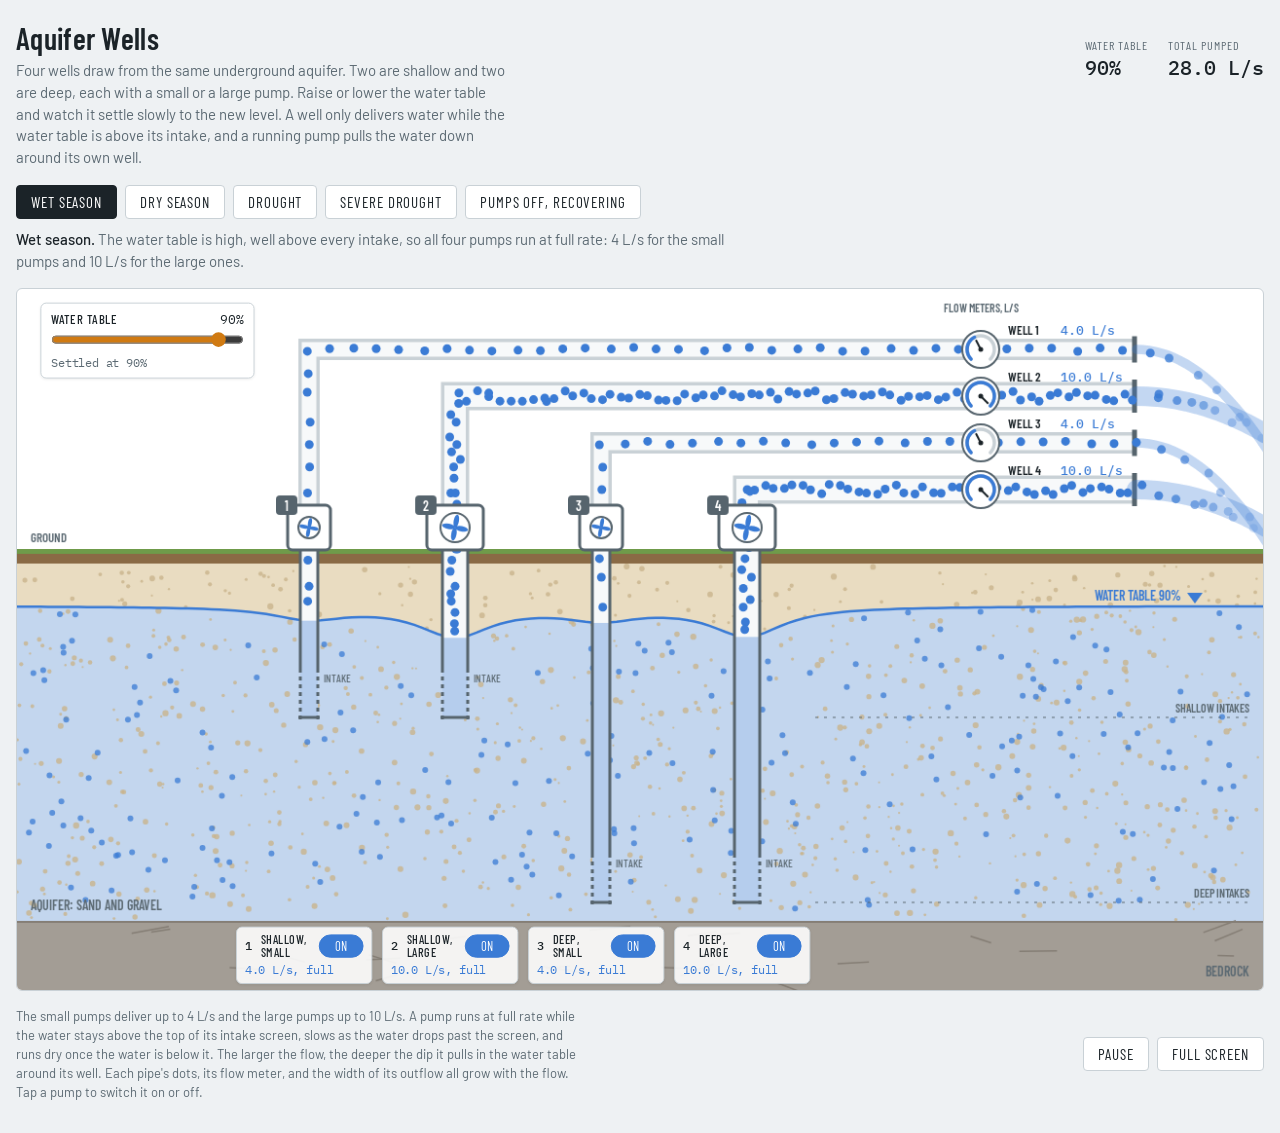
==== animations/aquifer-wells/index.html @ 58ee0c48 "Add Aquifer Wells animation Four wells (shallow/deep, small/large pumps) draw from one aquifer. Wate" ====
<!doctype html>
<html lang="en">
<head>
<meta charset="utf-8">
<meta name="viewport" content="width=device-width, initial-scale=1, viewport-fit=cover">
<title>Aquifer Wells</title>
<meta name="description" content="Four wells, shallow and deep, with small and large pumps, draw from one aquifer. Raise or lower the water table and see which wells keep flowing and which run dry.">
<meta name="apple-mobile-web-app-capable" content="yes">
<meta name="mobile-web-app-capable" content="yes">
<meta name="apple-mobile-web-app-status-bar-style" content="black-translucent">
<meta name="apple-mobile-web-app-title" content="Aquifer Wells">
<meta name="theme-color" content="#eef1f3">
<link rel="apple-touch-icon" href="apple-touch-icon.png">
<link rel="icon" href="icon-512.png">
<link rel="manifest" href="manifest.webmanifest">
<style>:root{padding-top:env(safe-area-inset-top,0px);padding-bottom:env(safe-area-inset-bottom,0px)} body{margin:0;font:14px system-ui,sans-serif} [hidden]{display:none!important} img{max-width:100%}</style>
</head>
<body>
<link rel="stylesheet" href="https://fonts.googleapis.com/css2?family=Barlow+Condensed:wght@500;600&family=Barlow:wght@400;500&family=IBM+Plex+Mono:wght@400;500&display=swap">
<style>
/* Shared look and behavior for every analogimation: palette, fonts, page layout, control chips over
   a 16:9 diagram, full-screen show mode, and phone rules (scenario menu, "turn sideways" hint). */
:root {
  --bg: #eef1f3;
  --panel: #ffffff;
  --fg: #1b2328;
  --muted: #5c6a73;
  --line: #c9d1d6;
  --steel: #8d9aa3;
  --steel-dark: #56646d;
  --vessel: #f7f9fa;
  --accent: #d07a12;
  --red: #d8423a;
  --blue: #2f6fd6;
  --green: #22975a;
  --closed: #9aa5ac;
  --font-display: "Barlow Condensed", "Arial Narrow", sans-serif;
  --font-body: "Barlow", "Helvetica Neue", Arial, sans-serif;
  --font-mono: "IBM Plex Mono", ui-monospace, Menlo, monospace;
}
@media (prefers-color-scheme: dark) {
  :root:not([data-theme="light"]) {
    --bg: #11161a; --panel: #192026; --fg: #e3e8eb; --muted: #93a1aa; --line: #2c363d;
    --steel: #5d6b74; --steel-dark: #8796a0; --vessel: #0d1216; --accent: #f0a040;
    --red: #f0605a; --blue: #5b93f0; --green: #3cc47e; --closed: #4a555c;
    color-scheme: dark;
  }
}
:root[data-theme="dark"] {
  --bg: #11161a; --panel: #192026; --fg: #e3e8eb; --muted: #93a1aa; --line: #2c363d;
  --steel: #5d6b74; --steel-dark: #8796a0; --vessel: #0d1216; --accent: #f0a040;
  --red: #f0605a; --blue: #5b93f0; --green: #3cc47e; --closed: #4a555c;
  color-scheme: dark;
}
* { box-sizing: border-box; }
body {
  background: var(--bg); color: var(--fg); font-family: var(--font-body); font-size: 15px;
  padding-left: max(16px, env(safe-area-inset-left, 0px));
  padding-right: max(16px, env(safe-area-inset-right, 0px));
  padding-block: 20px 32px;
}
.wrap { max-width: 1280px; margin: 0 auto; display: grid; gap: 16px; }
header { display: flex; flex-wrap: wrap; align-items: baseline; justify-content: space-between; gap: 8px 24px; }
h1 { font-family: var(--font-display); font-weight: 600; font-size: 30px; letter-spacing: 0.01em; margin: 0; text-wrap: balance; }
.sub { color: var(--muted); margin: 4px 0 0; max-width: 62ch; line-height: 1.45; }
.readout { display: flex; gap: 20px; font-family: var(--font-mono); font-variant-numeric: tabular-nums; }
.readout div { display: grid; gap: 2px; }
.readout span { font-family: var(--font-display); font-size: 12px; letter-spacing: 0.08em; text-transform: uppercase; color: var(--muted); }
.readout b { font-weight: 500; font-size: 20px; }
.stage { background: var(--panel); border: 1px solid var(--line); border-radius: 6px; overflow: hidden; }
canvas { display: block; width: 100%; height: auto; aspect-ratio: 16 / 9; max-width: 100%; }
.controls { display: grid; grid-template-columns: repeat(auto-fit, minmax(210px, 1fr)); gap: 12px; }
.ctl { background: var(--panel); border: 1px solid var(--line); border-radius: 6px; padding: 12px 14px; display: grid; gap: 8px; min-width: 0; }
.ctl-head { display: flex; justify-content: space-between; align-items: baseline; gap: 8px; }
.ctl label { font-family: var(--font-display); font-weight: 500; font-size: 15px; letter-spacing: 0.06em; text-transform: uppercase; display: flex; align-items: center; gap: 8px; }
.dot { width: 10px; height: 10px; border-radius: 50%; display: inline-block; }
.val { font-family: var(--font-mono); font-variant-numeric: tabular-nums; font-size: 14px; }
.state { font-family: var(--font-mono); font-size: 12px; color: var(--muted); }
.state.open { color: var(--green); }
input[type=range] { width: 100%; accent-color: var(--accent); }
.bar { display: flex; flex-wrap: wrap; gap: 8px; align-items: center; justify-content: space-between; }
.btns { display: flex; gap: 8px; }
button {
  font-family: var(--font-display); font-size: 15px; letter-spacing: 0.06em; text-transform: uppercase;
  background: var(--panel); color: var(--fg); border: 1px solid var(--line); border-radius: 4px;
  padding: 7px 14px; cursor: pointer;
}
button:hover { border-color: var(--steel-dark); }
button:focus-visible, input:focus-visible { outline: 2px solid var(--accent); outline-offset: 2px; }
.presets { display: grid; gap: 10px; }
.preset-btns { display: flex; flex-wrap: wrap; gap: 8px; }
.preset-btns button[aria-pressed="true"] { background: var(--fg); color: var(--panel); border-color: var(--fg); }
.preset-note { margin: 0; color: var(--muted); line-height: 1.45; max-width: 90ch; min-height: 1.45em; }
.preset-note b { color: var(--fg); font-weight: 500; }
.stage { position: relative; }
.hud { position: absolute; left: 0; top: 0; width: 1280px; height: 720px; transform-origin: 0 0; pointer-events: none; }
.chip {
  position: absolute; width: 210px; pointer-events: auto; display: grid; gap: 4px;
  background: color-mix(in srgb, var(--panel) 88%, transparent); border: 1px solid var(--line); border-radius: 6px;
  padding: 8px 10px; box-shadow: 0 1px 3px rgb(0 0 0 / 0.08);
}
.chip-row { display: flex; justify-content: space-between; align-items: baseline; gap: 8px; }
.chip label { font-family: var(--font-display); font-weight: 500; font-size: 13px; letter-spacing: 0.05em; text-transform: uppercase; display: flex; align-items: center; gap: 6px; }
.chip .val { font-size: 13px; }
.chip input[type=range] { margin: 0 0 4px; }
/* Narrow screens: the diagram is too small to hold usable sliders, so they drop below it */
.stage.stacked .hud { position: static; width: auto; height: auto; transform: none; display: grid; grid-template-columns: repeat(auto-fit, minmax(200px, 1fr)); gap: 10px; padding: 12px; border-top: 1px solid var(--line); }
.stage.stacked .chip { position: static; width: auto !important; box-shadow: none; }
.show { display: grid; gap: 16px; }
/* Full-screen show mode: presets, diagram and buttons fill the screen; the diagram keeps its
   16:9 layout and is only scaled to the largest size that fits. */
.show.is-show {
  position: fixed; inset: 0; z-index: 50; overflow: auto;
  background: var(--bg); align-content: center; gap: 12px;
  padding-block: max(12px, env(safe-area-inset-top, 0px)) max(12px, env(safe-area-inset-bottom, 0px));
  padding-left: max(16px, env(safe-area-inset-left, 0px)); padding-right: max(16px, env(safe-area-inset-right, 0px));
}
.show.is-show .stage { width: min(100%, calc((100dvh - 190px) * 16 / 9)); justify-self: center; }
.show.is-show .presets, .show.is-show .bar { width: min(100%, calc((100dvh - 190px) * 16 / 9)); justify-self: center; }
.show.is-show .note { display: none; }
.show.is-show .bar { justify-content: flex-end; }
.chip { transform: scale(var(--boost, 1)); transform-origin: top left; }
.mix-chip { transform: none; }  /* display only, already large enough */
.preset-menu, .rotate-hint { display: none; }
.preset-menu { align-items: center; gap: 8px; }
.preset-menu label { font-family: var(--font-display); font-size: 14px; letter-spacing: 0.06em; text-transform: uppercase; color: var(--muted); }
.preset-menu select {
  font: 500 15px var(--font-body); color: var(--fg); background: var(--panel);
  border: 1px solid var(--line); border-radius: 4px; padding: 6px 8px; min-width: 0; max-width: 100%;
}
.rotate-hint { margin: 0; padding: 10px 12px; border: 1px dashed var(--steel); border-radius: 6px; color: var(--fg); background: var(--panel); line-height: 1.4; }

/* Phones (set from script by screen size) */
.phone .preset-btns { display: none; }
.phone .preset-menu { display: flex; }
.phone.portrait .rotate-hint { display: block; }
.phone.portrait .hud { display: none; }

/* Phone full screen: the diagram fills the sideways screen, with a slim column of controls beside it */
.phone .show.is-show {
  grid-template-columns: auto auto; grid-template-areas: "stage presets" "stage bar";
  align-content: center; justify-content: center; align-items: center; column-gap: 12px; row-gap: 12px;
}
.phone .show.is-show .stage { grid-area: stage; width: min(calc(100vw - 190px), calc((100dvh - 24px) * 16 / 9)); }
.phone .show.is-show .presets { grid-area: presets; width: 140px; align-self: end; }
.phone .show.is-show .bar { grid-area: bar; width: 140px; align-self: start; }
.phone .show.is-show .preset-menu { flex-direction: column; align-items: stretch; }
.phone .show.is-show .preset-menu select { width: 100%; }
.phone .show.is-show .preset-note, .phone .show.is-show .rotate-hint { display: none; }
.phone .show.is-show .btns { flex-direction: column; width: 100%; }
.phone.portrait .show.is-show { grid-template-columns: 1fr; grid-template-areas: "presets" "stage" "bar"; }
.phone.portrait .show.is-show .rotate-hint { display: block; }
.phone.portrait .show.is-show .stage, .phone.portrait .show.is-show .presets, .phone.portrait .show.is-show .bar { width: 100%; }
.note { color: var(--muted); font-size: 13px; max-width: 80ch; line-height: 1.45; }
</style>
<style>
/* Aquifer wells only: ground colors, pump switches */
:root {
  --sand: #e9dcc1; --grain: #c9b48c; --soil: #8a6a45; --grass: #6f9b4a;
  --rock: #a39d95; --rock-line: #857e75; --water: #3a7bd5; --sat: #c3d6ee;
}
@media (prefers-color-scheme: dark) {
  :root:not([data-theme="light"]) {
    --sand: #3a3226; --grain: #5a4c37; --soil: #5c4630; --grass: #4f7536; --rock: #3b3835; --rock-line: #57524c; --water: #5b93f0; --sat: #1f3047;
  }
}
:root[data-theme="dark"] {
  --sand: #3a3226; --grain: #5a4c37; --soil: #5c4630; --grass: #4f7536; --rock: #3b3835; --rock-line: #57524c; --water: #5b93f0; --sat: #1f3047;
}
.chip .lbl { font-family: var(--font-display); font-weight: 500; font-size: 13px; letter-spacing: 0.05em; text-transform: uppercase; display: flex; align-items: center; gap: 6px; }
.chip .sub-val { font-family: var(--font-mono); font-size: 12px; color: var(--muted); font-variant-numeric: tabular-nums; }
/* Pump chips: name, on/off switch, live status. They sit in the bedrock band under their wells. */
.pump-chip { width: 140px; padding: 6px 8px; gap: 3px; transform: scale(min(var(--boost, 1), 1.07)); transform-origin: bottom left; }
.pump-chip .chip-row { align-items: center; }
.pump-chip .lbl { font-size: 12.5px; line-height: 1.1; min-width: 0; }
.pump-chip .num { font-family: var(--font-mono); font-weight: 500; margin-right: 2px; }
.switch {
  font-size: 13px; padding: 3px 0; width: 46px; border-radius: 999px; flex: none;
  background: var(--panel); color: var(--muted); border-color: var(--line);
}
.switch[aria-pressed="true"] { background: var(--water); color: #fff; border-color: var(--water); }
.pump-status { overflow: hidden; text-overflow: ellipsis; white-space: nowrap; font-family: var(--font-mono); font-size: 12px; color: var(--muted); font-variant-numeric: tabular-nums; }
.pump-status.on { color: var(--water); }
.pump-status.dry { color: var(--accent); }
.stage.stacked .hud { grid-template-columns: repeat(auto-fit, minmax(150px, 1fr)); }
.stage.stacked .level-chip { grid-column: 1 / -1; }
</style>

<div class="wrap">
  <header>
    <div>
      <h1>Aquifer Wells</h1>
      <p class="sub">Four wells draw from the same underground aquifer. Two are shallow and two are deep, each with a small or a large pump. Raise or lower the water table and watch it settle slowly to the new level. A well only delivers water while the water table is above its intake, and a running pump pulls the water down around its own well.</p>
    </div>
    <div class="readout" aria-live="off">
      <div><span>Water table</span><b id="rLevel">0%</b></div>
      <div><span>Total pumped</span><b id="rTotal">0.0 L/s</b></div>
    </div>
  </header>

  <div class="show" id="show">
  <div class="presets">
    <div class="preset-btns" role="group" aria-label="Scenarios">
      <button type="button" data-preset="wet">Wet season</button>
      <button type="button" data-preset="dry">Dry season</button>
      <button type="button" data-preset="drought">Drought</button>
      <button type="button" data-preset="severe">Severe drought</button>
      <button type="button" data-preset="recover">Pumps off, recovering</button>
    </div>
    <div class="preset-menu">
      <label for="presetSelect">Scenario</label>
      <select id="presetSelect">
        <option value="wet">Wet season</option>
        <option value="dry">Dry season</option>
        <option value="drought">Drought</option>
        <option value="severe">Severe drought</option>
        <option value="recover">Pumps off, recovering</option>
        <option value="custom" disabled>Custom settings</option>
      </select>
    </div>
    <p class="preset-note" id="presetNote"></p>
  </div>
  <p class="rotate-hint">Turn your phone sideways to see the full diagram and use its controls.</p>

  <div class="stage" id="stage"><canvas id="cv" width="1280" height="720" aria-label="Cross-section of the ground. A sand and gravel aquifer holds water up to the water table. Four wells go down into it: two shallow and two deep, with small and large pumps. Each pump sends its water through a pipe that runs to the right and pours out at the right edge."></canvas>
    <!-- Controls laid over the diagram, positioned in diagram coordinates (1280 x 720) -->
    <div class="hud" id="hud">
      <div class="chip level-chip" style="left: 24px; top: 14px; width: 220px;">
        <div class="chip-row"><label for="level">Water table</label><span class="val" id="vLevel"></span></div>
        <input id="level" type="range" min="0" max="100" step="1" value="90">
        <span class="sub-val" id="vLevelNow"></span>
      </div>
      <!-- pump chips sit in the bedrock band, under their wells (left = well x - 70) -->
      <div class="chip pump-chip" style="left: 225px; bottom: 6px;">
        <div class="chip-row"><span class="lbl"><span class="num">1</span>Shallow, small</span><button type="button" class="switch" id="sw0" aria-pressed="true" aria-label="Pump 1, shallow small">On</button></div>
        <span class="pump-status" id="st0"></span>
      </div>
      <div class="chip pump-chip" style="left: 375px; bottom: 6px;">
        <div class="chip-row"><span class="lbl"><span class="num">2</span>Shallow, large</span><button type="button" class="switch" id="sw1" aria-pressed="true" aria-label="Pump 2, shallow large">On</button></div>
        <span class="pump-status" id="st1"></span>
      </div>
      <div class="chip pump-chip" style="left: 525px; bottom: 6px;">
        <div class="chip-row"><span class="lbl"><span class="num">3</span>Deep, small</span><button type="button" class="switch" id="sw2" aria-pressed="true" aria-label="Pump 3, deep small">On</button></div>
        <span class="pump-status" id="st2"></span>
      </div>
      <div class="chip pump-chip" style="left: 675px; bottom: 6px;">
        <div class="chip-row"><span class="lbl"><span class="num">4</span>Deep, large</span><button type="button" class="switch" id="sw3" aria-pressed="true" aria-label="Pump 4, deep large">On</button></div>
        <span class="pump-status" id="st3"></span>
      </div>
    </div>
  </div>

  <div class="bar">
    <span class="note">The small pumps deliver up to 4 L/s and the large pumps up to 10 L/s. A pump runs at full rate while the water stays above the top of its intake screen, slows as the water drops past the screen, and runs dry once the water is below it. The larger the flow, the deeper the dip it pulls in the water table around its well. Each pipe's dots, its flow meter, and the width of its outflow all grow with the flow. Tap a pump to switch it on or off.</span>
    <div class="btns"><button id="pause" type="button">Pause</button><button id="full" type="button">Full screen</button></div>
  </div>
  </div>
</div>

<script>
// Shared behavior for every analogimation. Each page includes this, then calls the pieces it needs:
//   Analog.watchColors(keys, colors)  - copy CSS color tokens into `colors`, and keep them current in dark mode
//   Analog.drawDial(ctx, colors, ...) - round pressure-style gauge drawn on a canvas
//   Analog.showMode({ show, button }) - "Full screen" button, iPad/home-screen launch straight into full screen
//   Analog.fitDiagram({ canvas, stage, hud, width }) - scale controls with a 16:9 diagram, phone rules
// Page structure these expect: see animations/pressure-vessel/src/index.html (.show > .presets, .stage > canvas + .hud, .bar).
window.Analog = (() => {
  function watchColors(keys, colors) {
    const read = () => {
      const s = getComputedStyle(document.documentElement);
      for (const k of keys) colors[k] = s.getPropertyValue('--' + k).trim();
    };
    read();
    matchMedia('(prefers-color-scheme: dark)').addEventListener('change', read);
    new MutationObserver(read).observe(document.documentElement, { attributes: true, attributeFilter: ['data-theme'] });
    return colors;
  }

  // Dial: 270 degree sweep from 0 to opts.max (default 10). opts.numbers labels the ticks; opts.marks puts dots on the rim.
  const A0 = 0.75 * Math.PI, SWEEP = 1.5 * Math.PI;
  function drawDial(ctx, colors, cx, cy, r, value, color, opts = {}) {
    const MAX = opts.max || 10;
    const ang = v => A0 + SWEEP * Math.max(0, Math.min(MAX, v)) / MAX;
    ctx.fillStyle = colors.panel;
    ctx.strokeStyle = colors.line; ctx.lineWidth = 2;
    ctx.beginPath(); ctx.arc(cx, cy, r, 0, Math.PI * 2); ctx.fill(); ctx.stroke();
    const tr = r - 7;
    ctx.lineCap = 'round';
    ctx.strokeStyle = colors.line; ctx.lineWidth = r > 40 ? 6 : 4;
    ctx.beginPath(); ctx.arc(cx, cy, tr, A0, A0 + SWEEP); ctx.stroke();
    ctx.strokeStyle = color;
    ctx.beginPath(); ctx.arc(cx, cy, tr, A0, ang(value)); ctx.stroke();
    ctx.lineCap = 'butt';
    ctx.strokeStyle = colors.muted; ctx.lineWidth = 1.2;
    ctx.fillStyle = colors.muted; ctx.font = '500 10px "IBM Plex Mono", monospace'; ctx.textAlign = 'center'; ctx.textBaseline = 'middle';
    for (let t = 0; t <= MAX; t += MAX / 5) {
      const a = ang(t), c = Math.cos(a), s = Math.sin(a);
      ctx.beginPath(); ctx.moveTo(cx + c * (tr - 6), cy + s * (tr - 6)); ctx.lineTo(cx + c * (tr - 11), cy + s * (tr - 11)); ctx.stroke();
      if (opts.numbers) ctx.fillText(t, cx + c * (tr - 20), cy + s * (tr - 20));
    }
    for (const m of opts.marks || []) {
      const a = ang(m.v);
      ctx.fillStyle = m.color;
      ctx.beginPath(); ctx.arc(cx + Math.cos(a) * (r + 5), cy + Math.sin(a) * (r + 5), m.size || 4, 0, Math.PI * 2); ctx.fill();
    }
    const a = ang(value);
    ctx.strokeStyle = colors.fg; ctx.lineWidth = r > 40 ? 3 : 2;
    ctx.beginPath(); ctx.moveTo(cx, cy); ctx.lineTo(cx + Math.cos(a) * (tr - 4), cy + Math.sin(a) * (tr - 4)); ctx.stroke();
    ctx.fillStyle = colors.fg; ctx.beginPath(); ctx.arc(cx, cy, r > 40 ? 5 : 3, 0, Math.PI * 2); ctx.fill();
    ctx.fillStyle = colors.fg; ctx.font = (r > 40 ? '500 17px' : '500 12px') + ' "IBM Plex Mono", monospace';
    ctx.fillText(value.toFixed(r > 40 ? 2 : 1), cx, cy + r * (r > 40 ? 0.72 : 0.5));
    ctx.textBaseline = 'alphabetic';
  }

  // Full screen: real Fullscreen API where the browser allows it, otherwise a fixed overlay that fills the window
  function showMode({ show, button }) {
    const fsEl = () => document.fullscreenElement || document.webkitFullscreenElement;
    function setShow(on) {
      show.classList.toggle('is-show', on);
      button.textContent = on ? 'Exit full screen' : 'Full screen';
      document.documentElement.style.overflow = on ? 'hidden' : '';
    }
    button.addEventListener('click', async () => {
      if (fsEl()) { (document.exitFullscreen || document.webkitExitFullscreen).call(document); return; }
      if (show.classList.contains('is-show')) { setShow(false); return; }
      setShow(true);
      const req = show.requestFullscreen || show.webkitRequestFullscreen;
      if (req) { try { await req.call(show); } catch (e) { /* stays in window-filling mode */ } }
    });
    const onFs = () => { if (!fsEl()) setShow(false); };
    document.addEventListener('fullscreenchange', onFs);
    document.addEventListener('webkitfullscreenchange', onFs);
    document.addEventListener('keydown', e => { if (e.key === 'Escape' && show.classList.contains('is-show') && !fsEl()) setShow(false); });
    // Opened from the iPad home screen: start straight in full-screen show mode
    if (navigator.standalone || matchMedia('(display-mode: standalone)').matches) setShow(true);
    return setShow;
  }

  // Scale the control overlay with the diagram; stack it below on narrow screens.
  // Phones (shorter screen side under 600px; iPads are 744px or more) get class "phone", plus "portrait" when upright.
  function fitDiagram({ canvas, stage, hud, width }) {
    const root = document.documentElement;
    function setDevice() {
      const phone = Math.min(innerWidth, innerHeight) < 600;
      root.classList.toggle('phone', phone);
      root.classList.toggle('portrait', phone && innerHeight > innerWidth);
    }
    function fit() {
      setDevice();
      const k = canvas.clientWidth / width;
      const phone = root.classList.contains('phone');
      // On phones the controls stay on the diagram and are enlarged a little so they stay usable
      const stacked = !phone && k < 0.62;
      stage.classList.toggle('stacked', stacked);
      hud.style.transform = stacked ? '' : `scale(${k})`;
      hud.style.setProperty('--boost', phone && !stacked ? Math.min(1.35, Math.max(1, 0.62 / k)).toFixed(3) : 1);
    }
    new ResizeObserver(fit).observe(canvas);
    window.addEventListener('resize', fit);
    fit();
    return fit;
  }

  return { watchColors, drawDial, showMode, fitDiagram };
})();
</script>
<script>
(() => {
  const cv = document.getElementById('cv');
  const ctx = cv.getContext('2d');
  const W = 1280, H = 720;

  // Ground layout (16:9 landscape, diagram coordinates)
  const GROUND = 270;            // ground surface
  const ROCK = 650;              // top of the bedrock under the aquifer
  const TOP_WT = 290, BOT_WT = 645;   // water table at 100% and 0%
  const levelY = pct => BOT_WT - (BOT_WT - TOP_WT) * pct / 100;
  const pctAt = y => 100 * (BOT_WT - y) / (BOT_WT - TOP_WT);
  const TAU = 4;                 // seconds for the water table to cover ~63% of a change
  const SCREEN = 50;             // intake screen length
  const DRAW = 3;                // drawdown at the well, px per L/s
  const CONE = 46;               // width of the drawdown dip
  const DOTS_PER_LS = 2.4;       // dots per second in a pipe, per L/s
  const SPEED = 230;             // dot speed through the pipes, px/s
  const R = 4.5;                 // water dot radius
  const PIPE_END = 1150;         // outlet pipes end here and pour out to the right
  const METER_X = 990;           // inline flow meters

  // The four wells. bottom = bottom of the intake screen.
  const wells = [
    { x: 300, deep: false, cap: 4,  row: 62,  name: 'Shallow, small' },
    { x: 450, deep: false, cap: 10, row: 110, name: 'Shallow, large' },
    { x: 600, deep: true,  cap: 4,  row: 158, name: 'Deep, small' },
    { x: 750, deep: true,  cap: 10, row: 206, name: 'Deep, large' },
  ];
  const PUMP_TOP = 222;
  for (const w of wells) {
    w.bottom = w.deep ? 630 : 440;
    w.top = w.bottom - SCREEN;
    w.large = w.cap > 5;
    w.casing = w.large ? 26 : 18;     // casing width
    w.pipe = w.large ? 22 : 15;       // discharge pipe bore
    w.housing = w.large ? 58 : 44;
    w.on = true; w.flow = 0; w.acc = 0; w.dots = []; w.local = TOP_WT; w.spin = 0;
    // Path water takes: up the casing from the screen, through the pump, up the riser, along the row
    w.pts = [[w.x, w.bottom - 12], [w.x, w.row], [PIPE_END, w.row]];
    w.segs = []; let L = 0;
    for (let k = 1; k < w.pts.length; k++) {
      const [x0, y0] = w.pts[k - 1], [x1, y1] = w.pts[k];
      const len = Math.hypot(x1 - x0, y1 - y0);
      w.segs.push({ x0, y0, dx: (x1 - x0) / len, dy: (y1 - y0) / len, s0: L, len });
      L += len;
    }
    w.len = L;
  }
  function posAt(w, s, off = 0) {
    let g = w.segs[w.segs.length - 1];
    for (const sg of w.segs) if (s <= sg.s0 + sg.len) { g = sg; break; }
    const t = s - g.s0;
    return { x: g.x0 + g.dx * t - g.dy * off, y: g.y0 + g.dy * t + g.dx * off };
  }

  const levelEl = document.getElementById('level');
  let table = levelY(Number(levelEl.value));   // actual water table, eases toward the slider
  let jets = [];                               // water leaving the pipe ends
  let seep = [];                               // dots drifting through the aquifer
  let rain = [];                               // recharge drops while the table rises
  let paused = false;
  let colors = {};

  Analog.watchColors(['steel','steel-dark','vessel','line','fg','muted','closed','accent','panel','sand','grain','soil','grass','rock','rock-line','water','sat'], colors);

  function resize() {
    const dpr = Math.min(window.devicePixelRatio || 1, 2);
    cv.width = W * dpr; cv.height = H * dpr;
    ctx.setTransform(dpr, 0, 0, dpr, 0, 0);
  }
  resize();
  window.addEventListener('resize', resize);

  // Fixed sand grains (seeded so they don't shimmer between reloads)
  let seed = 7;
  const rnd = () => (seed = (seed * 16807) % 2147483647) / 2147483647;
  const grains = Array.from({ length: 900 }, () => ({ x: rnd() * W, y: GROUND + 14 + rnd() * (ROCK - GROUND - 16), r: 1 + rnd() * 2.2 }));
  const cracks = Array.from({ length: 22 }, () => ({ x: rnd() * W, y: ROCK + 8 + rnd() * 56, l: 14 + rnd() * 30, a: (rnd() - 0.5) * 0.8 }));

  // Water table height at x, including each running pump's drawdown dip
  function wtAt(x) {
    let y = table;
    for (const w of wells) if (w.flow > 0) y += DRAW * w.flow / (1 + ((x - w.x) / CONE) ** 2);
    return Math.min(y, ROCK - 2);
  }

  function spawnSeep(anywhere) {
    // new water enters from the far sides of the aquifer
    const x = anywhere ? Math.random() * W : (Math.random() < 0.5 ? Math.random() * 120 : W - Math.random() * 300);
    return { x, y: TOP_WT + Math.random() * (ROCK - TOP_WT - 8), vx: 0, vy: 0 };
  }
  for (let k = 0; k < 260; k++) seep.push(spawnSeep(true));

  function step(dt) {
    // Water table eases toward the slider setting
    const target = levelY(Number(levelEl.value));
    const prev = table;
    table += (target - table) * (1 - Math.exp(-dt / TAU));
    if (Math.abs(target - table) < 0.05) table = target;
    const rising = table < prev - 0.01;

    // Each pump: flow from how far the water near the well sits above the screen.
    // Own dip solved directly: f = cap*(bottom - T)/(SCREEN + cap*DRAW), clamped; neighbors' dips from last frame.
    for (const w of wells) {
      let others = 0;
      for (const o of wells) if (o !== w && o.flow > 0) others += DRAW * o.flow / (1 + ((w.x - o.x) / CONE) ** 2);
      const T = table + others;
      let f = w.on ? w.cap * (w.bottom - T) / (SCREEN + w.cap * DRAW) : 0;
      f = Math.max(0, Math.min(w.cap, f));
      w.flow += (f - w.flow) * (1 - Math.exp(-dt / 0.5));
      if (w.flow < 0.02 && f === 0) w.flow = 0;
      w.local = T + DRAW * w.flow;
      w.dry = w.on && f < 0.05;
      w.spin += dt * (w.on ? (w.dry ? 30 : 14) : 0);

      // dots through the pipe, rate set by the flow, constant speed, so spacing shows the flow
      w.acc += w.flow * DOTS_PER_LS * dt;
      while (w.acc >= 1) { w.acc -= 1; w.dots.push({ s: 0, off: (Math.random() - 0.5) * (w.pipe - 2 * R - 2) }); }
      for (let k = w.dots.length - 1; k >= 0; k--) {
        const d = w.dots[k];
        d.s += SPEED * dt;
        if (d.s >= w.len) {
          w.dots.splice(k, 1);
          // pour out: faster and flatter for bigger flows, a dribble for small ones
          const sp = 110 + 22 * w.flow + Math.random() * 30;
          jets.push({ x: PIPE_END, y: w.row + d.off, vx: sp, vy: (Math.random() - 0.3) * 20, w });
        }
      }
    }

    for (let k = jets.length - 1; k >= 0; k--) {
      const j = jets[k];
      j.vy += 520 * dt; j.x += j.vx * dt; j.y += j.vy * dt;
      if (j.x > W + 10 || j.y > GROUND) jets.splice(k, 1);
    }

    // Aquifer water drifts slowly, and toward any running well's screen
    for (const p of seep) {
      p.vx += (Math.random() - 0.5) * 60 * dt; p.vy += (Math.random() - 0.5) * 60 * dt;
      let pulled = false;
      for (const w of wells) {
        if (w.flow <= 0) continue;
        const cx = w.x, cy = Math.max(w.top + 8, Math.min(w.bottom - 6, p.y));
        const dx = cx - p.x, dy = cy - p.y, d = Math.hypot(dx, dy) + 1;
        if (d < 14) { Object.assign(p, spawnSeep(false)); pulled = true; break; }
        const a = 5200 * w.flow / (d * d + 2500) * dt * 60;
        p.vx += dx / d * a * dt; p.vy += dy / d * a * dt;
      }
      if (pulled) continue;
      const damp = Math.pow(0.25, dt);
      p.vx *= damp; p.vy *= damp;
      const sp = Math.hypot(p.vx, p.vy), max = 70;
      if (sp > max) { p.vx *= max / sp; p.vy *= max / sp; }
      p.x += p.vx * dt; p.y += p.vy * dt;
      if (p.x < 0) p.x += W; if (p.x > W) p.x -= W;
      if (p.y < TOP_WT) { p.y = TOP_WT; p.vy = Math.abs(p.vy); }
      if (p.y > ROCK - 6) { p.y = ROCK - 6; p.vy = -Math.abs(p.vy); }
    }

    // Recharge drops soaking down while the table rises
    if (rising && Math.random() < dt * 40) rain.push({ x: 20 + Math.random() * (W - 40), y: GROUND + 14 });
    for (let k = rain.length - 1; k >= 0; k--) {
      const r = rain[k]; r.y += 140 * dt;
      if (r.y >= wtAt(r.x)) rain.splice(k, 1);
    }
  }

  function roundRect(x, y, w, h, r) { ctx.beginPath(); ctx.roundRect(x, y, w, h, r); }
  function dot(x, y, c, r = R) { ctx.fillStyle = c; ctx.beginPath(); ctx.arc(x, y, r, 0, Math.PI * 2); ctx.fill(); }

  // Flow dial: 270 degree sweep, 0 to 10 L/s, sitting on the pipe like an inline meter
  const A0 = 0.75 * Math.PI, SWEEP = 1.5 * Math.PI, FMAX = 10;
  const ang = v => A0 + SWEEP * Math.max(0, Math.min(FMAX, v)) / FMAX;
  function drawMeter(cx, cy, r, value) {
    ctx.fillStyle = colors.panel; ctx.strokeStyle = colors['steel-dark']; ctx.lineWidth = 2;
    ctx.beginPath(); ctx.arc(cx, cy, r, 0, Math.PI * 2); ctx.fill(); ctx.stroke();
    const tr = r - 5;
    ctx.lineCap = 'round'; ctx.lineWidth = 3.5;
    ctx.strokeStyle = colors.line; ctx.beginPath(); ctx.arc(cx, cy, tr, A0, A0 + SWEEP); ctx.stroke();
    if (value > 0.01) { ctx.strokeStyle = colors.water; ctx.beginPath(); ctx.arc(cx, cy, tr, A0, ang(value)); ctx.stroke(); }
    ctx.lineCap = 'butt';
    const a = ang(value);
    ctx.strokeStyle = colors.fg; ctx.lineWidth = 2;
    ctx.beginPath(); ctx.moveTo(cx, cy); ctx.lineTo(cx + Math.cos(a) * (tr - 3), cy + Math.sin(a) * (tr - 3)); ctx.stroke();
    ctx.fillStyle = colors.fg; ctx.beginPath(); ctx.arc(cx, cy, 2.5, 0, Math.PI * 2); ctx.fill();
  }

  function draw() {
    ctx.clearRect(0, 0, W, H);

    // --- Ground cross-section ---
    ctx.fillStyle = colors.sand; ctx.fillRect(0, GROUND, W, ROCK - GROUND);

    // Saturated zone: everything below the water table profile
    const sat = new Path2D(); sat.moveTo(0, ROCK);
    for (let x = 0; x <= W; x += 8) sat.lineTo(x, wtAt(x));
    sat.lineTo(W, ROCK); sat.closePath();
    ctx.fillStyle = colors.sat; ctx.fill(sat);
    ctx.fillStyle = colors.grain; ctx.globalAlpha = 0.8;
    for (const g of grains) { ctx.beginPath(); ctx.arc(g.x, g.y, g.r, 0, Math.PI * 2); ctx.fill(); }
    ctx.globalAlpha = 1;
    ctx.save();
    ctx.clip(sat);
    ctx.globalAlpha = 0.75;
    for (const p of seep) if (p.y > wtAt(p.x) + 3) dot(p.x, p.y, colors.water, 3);
    ctx.restore();

    // water table line, with the usual inverted-triangle marker
    ctx.beginPath();
    for (let x = 0; x <= W; x += 8) x ? ctx.lineTo(x, wtAt(x)) : ctx.moveTo(x, wtAt(x));
    ctx.strokeStyle = colors.water; ctx.lineWidth = 2.5; ctx.stroke();
    {
      const mx = 1210, my = wtAt(mx);
      ctx.fillStyle = colors.water;
      ctx.beginPath(); ctx.moveTo(mx - 8, my - 14); ctx.lineTo(mx + 8, my - 14); ctx.lineTo(mx, my - 3); ctx.closePath(); ctx.fill();
      ctx.font = '600 14px "Barlow Condensed", sans-serif'; ctx.textAlign = 'right';
      ctx.fillText('WATER TABLE ' + Math.round(pctAt(table)) + '%', mx - 14, my - 6);
    }

    // recharge drops
    ctx.strokeStyle = colors.water; ctx.lineWidth = 2; ctx.globalAlpha = 0.6;
    for (const r of rain) { ctx.beginPath(); ctx.moveTo(r.x, r.y - 7); ctx.lineTo(r.x, r.y); ctx.stroke(); }
    ctx.globalAlpha = 1;

    // Target level marker on the left edge while the table is moving
    const target = levelY(Number(levelEl.value));
    if (Math.abs(target - table) > 1.5) {
      ctx.setLineDash([6, 6]); ctx.strokeStyle = colors.accent; ctx.lineWidth = 2;
      ctx.beginPath(); ctx.moveTo(0, target); ctx.lineTo(250, target); ctx.stroke(); ctx.setLineDash([]);
      ctx.fillStyle = colors.accent; ctx.font = '600 13px "Barlow Condensed", sans-serif'; ctx.textAlign = 'left';
      ctx.fillText((target < table ? 'RISING TO ' : 'FALLING TO ') + levelEl.value + '%', 14, target - 7);
    }

    // Intake depth guides
    ctx.setLineDash([3, 6]); ctx.strokeStyle = colors.muted; ctx.lineWidth = 1.2;
    for (const [y, label] of [[440, 'SHALLOW INTAKES'], [630, 'DEEP INTAKES']]) {
      ctx.beginPath(); ctx.moveTo(820, y); ctx.lineTo(W - 14, y); ctx.stroke();
      ctx.fillStyle = colors.muted; ctx.font = '600 12px "Barlow Condensed", sans-serif'; ctx.textAlign = 'right';
      ctx.fillText(label, W - 14, y - 5);
    }
    ctx.setLineDash([]);

    // Topsoil and grass
    ctx.fillStyle = colors.soil; ctx.fillRect(0, GROUND, W, 12);
    ctx.fillStyle = colors.grass; ctx.fillRect(0, GROUND - 3, W, 5);

    // Bedrock
    ctx.fillStyle = colors.rock; ctx.fillRect(0, ROCK, W, H - ROCK);
    ctx.strokeStyle = colors['rock-line']; ctx.lineWidth = 2;
    ctx.beginPath(); ctx.moveTo(0, ROCK); ctx.lineTo(W, ROCK); ctx.stroke();
    ctx.lineWidth = 1.5;
    for (const c of cracks) { ctx.beginPath(); ctx.moveTo(c.x, c.y); ctx.lineTo(c.x + Math.cos(c.a) * c.l, c.y + Math.sin(c.a) * c.l); ctx.stroke(); }
    ctx.fillStyle = colors.muted; ctx.font = '600 14px "Barlow Condensed", sans-serif'; ctx.textAlign = 'right';
    ctx.fillText('BEDROCK', W - 14, H - 14);
    ctx.textAlign = 'left'; ctx.fillText('AQUIFER: SAND AND GRAVEL', 14, ROCK - 12);

    // --- Wells ---
    for (const w of wells) {
      const half = w.casing / 2;
      // casing down to the screen
      ctx.fillStyle = colors.vessel; ctx.fillRect(w.x - half, GROUND - 4, w.casing, w.bottom - GROUND + 4);
      // water standing in the well up to the level just outside it
      const wl = Math.max(w.local, GROUND);
      if (wl < w.bottom) {
        ctx.fillStyle = colors.water; ctx.globalAlpha = 0.35;
        ctx.fillRect(w.x - half, wl, w.casing, w.bottom - wl); ctx.globalAlpha = 1;
      }
      ctx.strokeStyle = colors['steel-dark']; ctx.lineWidth = 3;
      ctx.beginPath(); ctx.moveTo(w.x - half, GROUND - 4); ctx.lineTo(w.x - half, w.top); ctx.moveTo(w.x + half, GROUND - 4); ctx.lineTo(w.x + half, w.top); ctx.stroke();
      // slotted intake screen
      ctx.lineWidth = 3;
      for (let y = w.top; y < w.bottom; y += 8) {
        ctx.beginPath(); ctx.moveTo(w.x - half, y); ctx.lineTo(w.x - half, y + 4); ctx.moveTo(w.x + half, y); ctx.lineTo(w.x + half, y + 4); ctx.stroke();
      }
      ctx.beginPath(); ctx.moveTo(w.x - half - 2, w.bottom); ctx.lineTo(w.x + half + 2, w.bottom); ctx.stroke();
      // screen label
      ctx.fillStyle = w.dry ? colors.accent : colors.muted; ctx.font = '500 11px "Barlow Condensed", sans-serif'; ctx.textAlign = 'left';
      ctx.fillText('INTAKE', w.x + half + 6, w.top + 14);
      if (w.dry) { ctx.font = '600 13px "Barlow Condensed", sans-serif'; ctx.fillText('DRY', w.x + half + 6, w.top + 30); }
    }

    // Discharge pipes: shell, then dots
    for (const w of wells) {
      ctx.beginPath(); ctx.moveTo(w.x, PUMP_TOP + 4); ctx.lineTo(w.x, w.row); ctx.lineTo(PIPE_END, w.row);
      ctx.lineJoin = 'miter';
      ctx.strokeStyle = colors.line; ctx.lineWidth = w.pipe + 7; ctx.stroke();
      ctx.strokeStyle = colors.vessel; ctx.lineWidth = w.pipe; ctx.stroke();
      // open pipe end
      ctx.strokeStyle = colors['steel-dark']; ctx.lineWidth = 5;
      ctx.beginPath(); ctx.moveTo(PIPE_END - 2, w.row - w.pipe / 2 - 6); ctx.lineTo(PIPE_END - 2, w.row + w.pipe / 2 + 6); ctx.stroke();
    }
    for (const w of wells) {
      for (const d of w.dots) {
        const p = posAt(w, d.s, d.off);
        if (p.y > w.local && p.y > PUMP_TOP) continue;   // still inside the standing water in the casing
        dot(p.x, p.y, colors.water);
      }
    }

    // Outflow: a stream whose width follows the flow, plus the dots themselves
    for (const w of wells) {
      if (w.flow > 0.05) {
        const sp = 110 + 22 * w.flow + 15, g = 520;
        ctx.beginPath();
        for (let t = 0; t <= 0.9; t += 0.03) {
          const x = PIPE_END + sp * t, y = w.row + 0.5 * g * t * t;
          t ? ctx.lineTo(x, y) : ctx.moveTo(x, y);
          if (x > W + 10) break;
        }
        ctx.strokeStyle = colors.water; ctx.globalAlpha = 0.3; ctx.lineCap = 'round';
        ctx.lineWidth = Math.min(w.pipe - 2, 2 + 1.9 * w.flow); ctx.stroke();
        ctx.globalAlpha = 1; ctx.lineCap = 'butt';
      }
    }
    for (const j of jets) {
      ctx.globalAlpha = Math.max(0, 1 - (j.x - PIPE_END) / (W - PIPE_END + 20));
      dot(j.x, j.y, colors.water);
    }
    ctx.globalAlpha = 1;

    // Inline flow meters and outlet labels
    for (let i = 0; i < 4; i++) {
      const w = wells[i];
      drawMeter(METER_X, w.row, 19, w.flow);
      ctx.fillStyle = colors.fg; ctx.font = '600 13px "Barlow Condensed", sans-serif'; ctx.textAlign = 'left';
      ctx.fillText('WELL ' + (i + 1), METER_X + 28, w.row - 15);
      ctx.fillStyle = w.flow > 0.05 ? colors.water : (w.dry ? colors.accent : colors.muted);
      ctx.font = '500 13px "IBM Plex Mono", monospace';
      ctx.fillText(w.flow > 0.05 ? w.flow.toFixed(1) + ' L/s' : (w.dry ? 'dry' : 'off'), METER_X + 82, w.row - 15);
    }
    ctx.fillStyle = colors.muted; ctx.font = '600 12px "Barlow Condensed", sans-serif'; ctx.textAlign = 'center';
    ctx.fillText('FLOW METERS, L/S', METER_X, 24);

    // Pump housings on the wellheads
    for (let i = 0; i < 4; i++) {
      const w = wells[i], hw = w.housing, hx = w.x - hw / 2, hy = PUMP_TOP, hh = GROUND - PUMP_TOP;
      const edge = !w.on ? colors.closed : w.dry ? colors.accent : colors['steel-dark'];
      ctx.fillStyle = colors.panel; ctx.strokeStyle = edge; ctx.lineWidth = 3;
      roundRect(hx, hy, hw, hh - 2, 5); ctx.fill(); ctx.stroke();
      // impeller that spins while the pump runs
      const cx = w.x, cy = hy + hh / 2 - 1, r = w.large ? 15 : 11;
      ctx.beginPath(); ctx.arc(cx, cy, r, 0, Math.PI * 2); ctx.strokeStyle = edge; ctx.lineWidth = 2; ctx.stroke();
      ctx.save(); ctx.translate(cx, cy); ctx.rotate(w.spin);
      ctx.fillStyle = w.on && !w.dry ? colors.water : edge;
      for (let b = 0; b < 4; b++) { ctx.rotate(Math.PI / 2); ctx.beginPath(); ctx.ellipse(r * 0.45, 0, r * 0.45, r * 0.18, 0, 0, Math.PI * 2); ctx.fill(); }
      ctx.restore();
      // well number badge
      ctx.fillStyle = edge; roundRect(hx - 12, hy - 10, 22, 20, 4); ctx.fill();
      ctx.fillStyle = '#ffffff'; ctx.font = '600 14px "Barlow Condensed", sans-serif'; ctx.textAlign = 'center'; ctx.textBaseline = 'middle';
      ctx.fillText(String(i + 1), hx - 1, hy + 1); ctx.textBaseline = 'alphabetic';
    }
    ctx.fillStyle = colors.muted; ctx.font = '600 13px "Barlow Condensed", sans-serif'; ctx.textAlign = 'left';
    ctx.fillText('GROUND', 14, GROUND - 10);
  }

  // DOM readouts
  const sw = [0, 1, 2, 3].map(i => document.getElementById('sw' + i));
  const st = [0, 1, 2, 3].map(i => document.getElementById('st' + i));
  const rLevel = document.getElementById('rLevel'), rTotal = document.getElementById('rTotal');
  const vLevel = document.getElementById('vLevel'), vLevelNow = document.getElementById('vLevelNow');
  function updateDom() {
    let total = 0;
    wells.forEach((w, i) => {
      total += w.flow;
      sw[i].setAttribute('aria-pressed', String(w.on)); sw[i].textContent = w.on ? 'On' : 'Off';
      let msg, cls = '';
      if (!w.on) msg = 'Off';
      else if (w.dry) { msg = 'Dry, no water'; cls = 'dry'; }
      else if (w.flow < w.cap - 0.05) { msg = `${w.flow.toFixed(1)} of ${w.cap} L/s`; cls = 'on'; }
      else { msg = `${w.flow.toFixed(1)} L/s, full`; cls = 'on'; }
      st[i].textContent = msg; st[i].className = 'pump-status ' + cls;
    });
    const now = Math.round(pctAt(table)), tgt = Number(levelEl.value);
    rLevel.textContent = now + '%';
    rTotal.textContent = total.toFixed(1) + ' L/s';
    vLevel.textContent = tgt + '%';
    vLevelNow.textContent = now === tgt ? 'Settled at ' + now + '%' : (now < tgt ? 'Rising, now ' : 'Falling, now ') + now + '%';
  }

  let last = performance.now(), domTick = 0;
  function frame(now) {
    const dt = Math.min(0.05, (now - last) / 1000); last = now;
    if (!paused) step(dt);
    draw();
    if ((domTick += dt) > 0.15) { updateDom(); domTick = 0; }
    requestAnimationFrame(frame);
  }

  function togglePump(i) { wells[i].on = !wells[i].on; markPreset(null); updateDom(); }
  sw.forEach((b, i) => b.addEventListener('click', () => togglePump(i)));
  // tapping a pump housing on the diagram also switches it
  cv.addEventListener('click', e => {
    const r = cv.getBoundingClientRect(), x = (e.clientX - r.left) * W / r.width, y = (e.clientY - r.top) * H / r.height;
    wells.forEach((w, i) => { if (Math.abs(x - w.x) < w.housing / 2 + 12 && y > PUMP_TOP - 12 && y < GROUND + 6) togglePump(i); });
  });
  document.getElementById('pause').addEventListener('click', e => {
    paused = !paused; e.target.textContent = paused ? 'Resume' : 'Pause';
  });
  levelEl.addEventListener('input', () => { markPreset(null); updateDom(); });

  // Scenarios: each sets the controls; the water table then moves slowly to the new level
  const PRESETS = {
    wet:     { level: 90, on: [1, 1, 1, 1], note: '<b>Wet season.</b> The water table is high, well above every intake, so all four pumps run at full rate: 4 L/s for the small pumps and 10 L/s for the large ones.' },
    dry:     { level: 64, on: [1, 1, 1, 1], note: '<b>Dry season.</b> The water table drops into the shallow intakes. The shallow wells slow down, and the large shallow pump loses the bigger share of its flow because it pulls the water down further around itself. The deep wells don\'t notice.' },
    drought: { level: 30, on: [1, 1, 1, 1], note: '<b>Drought.</b> The water table is below the shallow intakes, so both shallow wells run dry even though their pumps are on. Only the deep wells still deliver.' },
    severe:  { level: 8,  on: [1, 1, 1, 1], note: '<b>Severe drought.</b> The water table sinks into the deep intakes. Both deep wells slow to a trickle, and the large pump loses the bigger share of its flow because it pulls its own well down harder. Lower the water table a little more and they run dry too.' },
    recover: { level: 75, on: [0, 0, 0, 0], note: '<b>Pumps off, recovering.</b> Every pump is off and the water table climbs back. Switch the pumps on one at a time to compare their flows.' },
  };
  const presetBtns = [...document.querySelectorAll('[data-preset]')];
  const presetNote = document.getElementById('presetNote');
  const presetSelect = document.getElementById('presetSelect');
  function applyPreset(key) {
    const pr = PRESETS[key];
    levelEl.value = pr.level;
    pr.on.forEach((v, i) => wells[i].on = !!v);
    markPreset(key);
    updateDom();
  }
  function markPreset(key) {
    presetBtns.forEach(b => b.setAttribute('aria-pressed', String(b.dataset.preset === key)));
    presetSelect.value = key || 'custom';
    presetNote.innerHTML = key ? PRESETS[key].note : 'Custom settings. Pick a scenario above to reset the controls.';
  }
  presetSelect.addEventListener('change', () => applyPreset(presetSelect.value));
  presetBtns.forEach(b => b.addEventListener('click', () => applyPreset(b.dataset.preset)));
  markPreset('wet');

  Analog.showMode({ show: document.getElementById('show'), button: document.getElementById('full') });
  Analog.fitDiagram({ canvas: cv, stage: document.getElementById('stage'), hud: document.getElementById('hud'), width: W });

  // Open in a working state: pre-run so the pipes are already flowing
  for (let t = 0; t < 8; t += 1 / 60) step(1 / 60);
  updateDom();
  requestAnimationFrame(frame);
})();
</script>

</body>
</html>
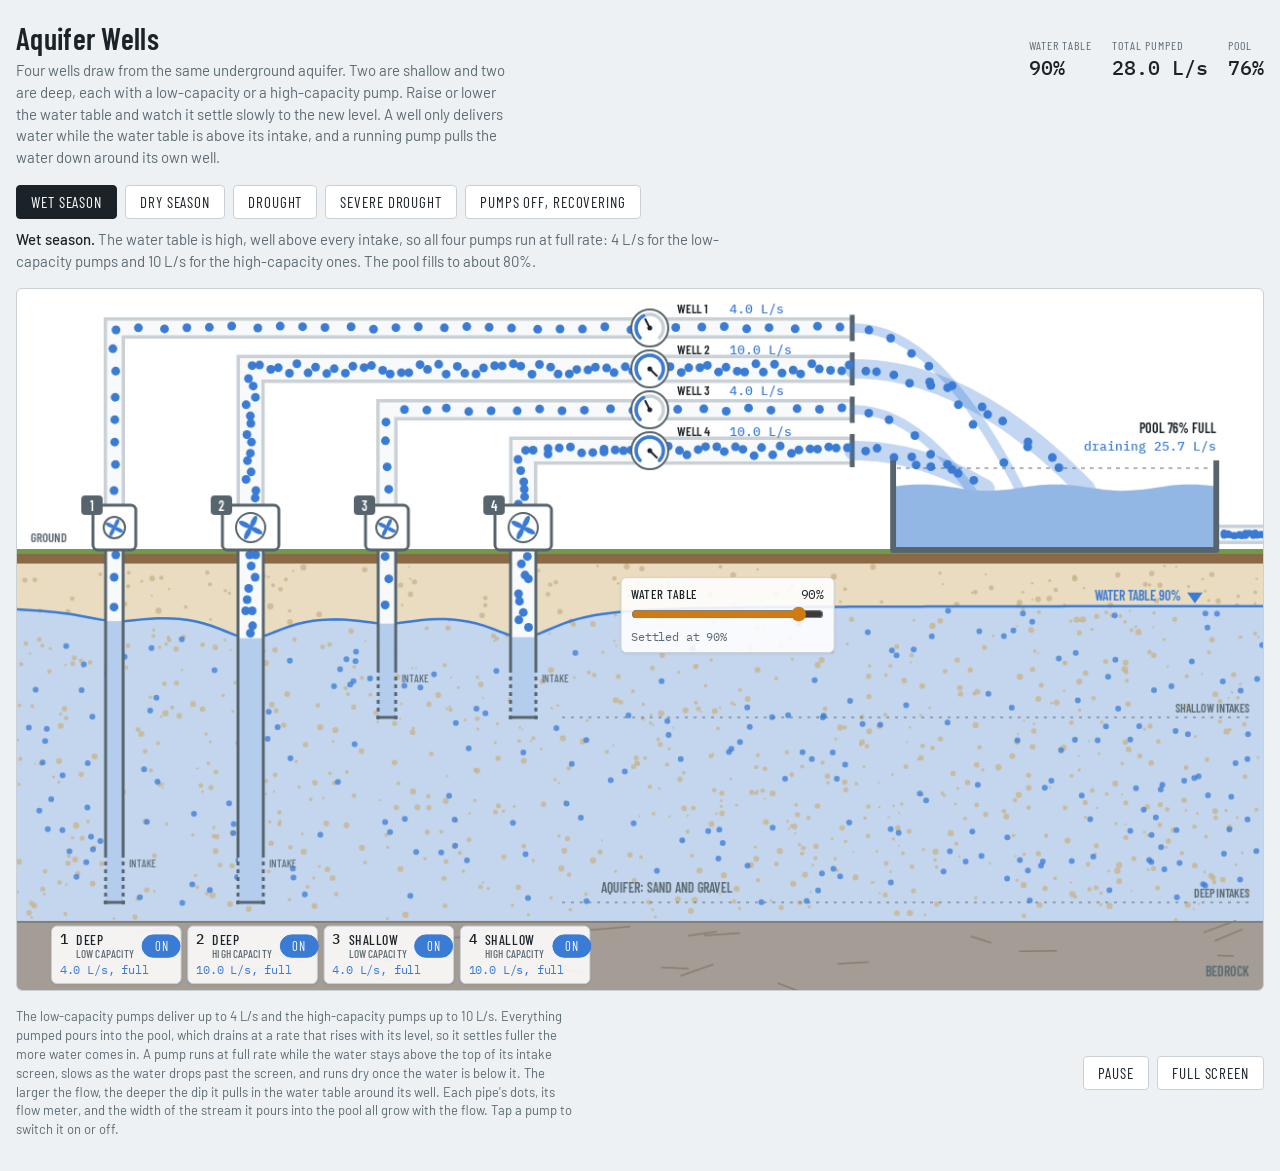
==== commit 35cc56f4: "Aquifer Wells: add a draining pool, move pumps and water table control Outlets pour into a pool that" ====
--- a/animations/aquifer-wells/index.html
+++ b/animations/aquifer-wells/index.html
@@ -170,12 +170,13 @@
 .chip .lbl { font-family: var(--font-display); font-weight: 500; font-size: 13px; letter-spacing: 0.05em; text-transform: uppercase; display: flex; align-items: center; gap: 6px; }
 .chip .sub-val { font-family: var(--font-mono); font-size: 12px; color: var(--muted); font-variant-numeric: tabular-nums; }
 /* Pump chips: name, on/off switch, live status. They sit in the bedrock band under their wells. */
-.pump-chip { width: 140px; padding: 6px 8px; gap: 3px; transform: scale(min(var(--boost, 1), 1.07)); transform-origin: bottom left; }
+.pump-chip { width: 134px; padding: 6px 8px; gap: 3px; transform: scale(min(var(--boost, 1), 1.07)); transform-origin: bottom left; }
 .pump-chip .chip-row { align-items: center; }
-.pump-chip .lbl { font-size: 12.5px; line-height: 1.1; min-width: 0; }
+.pump-chip .lbl { font-size: 14px; line-height: 1.1; min-width: 0; align-items: flex-start; }
+.pump-chip .lbl small { display: block; font-size: 11.5px; color: var(--muted); letter-spacing: 0.02em; white-space: nowrap; }
 .pump-chip .num { font-family: var(--font-mono); font-weight: 500; margin-right: 2px; }
 .switch {
-  font-size: 13px; padding: 3px 0; width: 46px; border-radius: 999px; flex: none;
+  font-size: 13px; padding: 3px 0; width: 40px; border-radius: 999px; flex: none;
   background: var(--panel); color: var(--muted); border-color: var(--line);
 }
 .switch[aria-pressed="true"] { background: var(--water); color: #fff; border-color: var(--water); }
@@ -190,11 +191,12 @@
   <header>
     <div>
       <h1>Aquifer Wells</h1>
-      <p class="sub">Four wells draw from the same underground aquifer. Two are shallow and two are deep, each with a small or a large pump. Raise or lower the water table and watch it settle slowly to the new level. A well only delivers water while the water table is above its intake, and a running pump pulls the water down around its own well.</p>
+      <p class="sub">Four wells draw from the same underground aquifer. Two are shallow and two are deep, each with a low-capacity or a high-capacity pump. Raise or lower the water table and watch it settle slowly to the new level. A well only delivers water while the water table is above its intake, and a running pump pulls the water down around its own well.</p>
     </div>
     <div class="readout" aria-live="off">
       <div><span>Water table</span><b id="rLevel">0%</b></div>
       <div><span>Total pumped</span><b id="rTotal">0.0 L/s</b></div>
+      <div><span>Pool</span><b id="rPool">0%</b></div>
     </div>
   </header>
 
@@ -222,36 +224,36 @@
   </div>
   <p class="rotate-hint">Turn your phone sideways to see the full diagram and use its controls.</p>
 
-  <div class="stage" id="stage"><canvas id="cv" width="1280" height="720" aria-label="Cross-section of the ground. A sand and gravel aquifer holds water up to the water table. Four wells go down into it: two shallow and two deep, with small and large pumps. Each pump sends its water through a pipe that runs to the right and pours out at the right edge."></canvas>
+  <div class="stage" id="stage"><canvas id="cv" width="1280" height="720" aria-label="Cross-section of the ground. A sand and gravel aquifer holds water up to the water table. Four wells go down into it: two deep wells on the left and two shallow wells to their right, each with a low-capacity or high-capacity pump. Each pump sends its water through a pipe with a flow meter that pours into a pool on the right, and the pool drains slowly out of its far side."></canvas>
     <!-- Controls laid over the diagram, positioned in diagram coordinates (1280 x 720) -->
     <div class="hud" id="hud">
-      <div class="chip level-chip" style="left: 24px; top: 14px; width: 220px;">
+      <div class="chip level-chip" style="left: 620px; top: 296px; width: 220px;">
         <div class="chip-row"><label for="level">Water table</label><span class="val" id="vLevel"></span></div>
         <input id="level" type="range" min="0" max="100" step="1" value="90">
         <span class="sub-val" id="vLevelNow"></span>
       </div>
       <!-- pump chips sit in the bedrock band, under their wells (left = well x - 70) -->
-      <div class="chip pump-chip" style="left: 225px; bottom: 6px;">
-        <div class="chip-row"><span class="lbl"><span class="num">1</span>Shallow, small</span><button type="button" class="switch" id="sw0" aria-pressed="true" aria-label="Pump 1, shallow small">On</button></div>
+      <div class="chip pump-chip" style="left: 35px; bottom: 6px;">
+        <div class="chip-row"><span class="lbl"><span class="num">1</span><span>Deep<small>Low capacity</small></span></span><button type="button" class="switch" id="sw0" aria-pressed="true" aria-label="Pump 1, deep low-capacity">On</button></div>
         <span class="pump-status" id="st0"></span>
       </div>
-      <div class="chip pump-chip" style="left: 375px; bottom: 6px;">
-        <div class="chip-row"><span class="lbl"><span class="num">2</span>Shallow, large</span><button type="button" class="switch" id="sw1" aria-pressed="true" aria-label="Pump 2, shallow large">On</button></div>
+      <div class="chip pump-chip" style="left: 175px; bottom: 6px;">
+        <div class="chip-row"><span class="lbl"><span class="num">2</span><span>Deep<small>High capacity</small></span></span><button type="button" class="switch" id="sw1" aria-pressed="true" aria-label="Pump 2, deep high-capacity">On</button></div>
         <span class="pump-status" id="st1"></span>
       </div>
-      <div class="chip pump-chip" style="left: 525px; bottom: 6px;">
-        <div class="chip-row"><span class="lbl"><span class="num">3</span>Deep, small</span><button type="button" class="switch" id="sw2" aria-pressed="true" aria-label="Pump 3, deep small">On</button></div>
+      <div class="chip pump-chip" style="left: 315px; bottom: 6px;">
+        <div class="chip-row"><span class="lbl"><span class="num">3</span><span>Shallow<small>Low capacity</small></span></span><button type="button" class="switch" id="sw2" aria-pressed="true" aria-label="Pump 3, shallow low-capacity">On</button></div>
         <span class="pump-status" id="st2"></span>
       </div>
-      <div class="chip pump-chip" style="left: 675px; bottom: 6px;">
-        <div class="chip-row"><span class="lbl"><span class="num">4</span>Deep, large</span><button type="button" class="switch" id="sw3" aria-pressed="true" aria-label="Pump 4, deep large">On</button></div>
+      <div class="chip pump-chip" style="left: 455px; bottom: 6px;">
+        <div class="chip-row"><span class="lbl"><span class="num">4</span><span>Shallow<small>High capacity</small></span></span><button type="button" class="switch" id="sw3" aria-pressed="true" aria-label="Pump 4, shallow high-capacity">On</button></div>
         <span class="pump-status" id="st3"></span>
       </div>
     </div>
   </div>
 
   <div class="bar">
-    <span class="note">The small pumps deliver up to 4 L/s and the large pumps up to 10 L/s. A pump runs at full rate while the water stays above the top of its intake screen, slows as the water drops past the screen, and runs dry once the water is below it. The larger the flow, the deeper the dip it pulls in the water table around its well. Each pipe's dots, its flow meter, and the width of its outflow all grow with the flow. Tap a pump to switch it on or off.</span>
+    <span class="note">The low-capacity pumps deliver up to 4 L/s and the high-capacity pumps up to 10 L/s. Everything pumped pours into the pool, which drains at a rate that rises with its level, so it settles fuller the more water comes in. A pump runs at full rate while the water stays above the top of its intake screen, slows as the water drops past the screen, and runs dry once the water is below it. The larger the flow, the deeper the dip it pulls in the water table around its well. Each pipe's dots, its flow meter, and the width of the stream it pours into the pool all grow with the flow. Tap a pump to switch it on or off.</span>
     <div class="btns"><button id="pause" type="button">Pause</button><button id="full" type="button">Full screen</button></div>
   </div>
   </div>
@@ -383,21 +385,26 @@
   const DOTS_PER_LS = 2.4;       // dots per second in a pipe, per L/s
   const SPEED = 230;             // dot speed through the pipes, px/s
   const R = 4.5;                 // water dot radius
-  const PIPE_END = 1150;         // outlet pipes end here and pour out to the right
-  const METER_X = 990;           // inline flow meters
+  const PIPE_END = 860;          // outlet pipes end here and pour into the pool
+  const METER_X = 650;           // inline flow meters
+  // Pool on the ground at the right; drains through its far wall at a rate that rises with its level
+  const POOL = { x0: 900, x1: 1232, top: 176, bottom: 266 };
+  const POOL_VOL = 220;          // litres when full
+  const DRAIN_FULL = 34;         // L/s draining when full: all four pumps (28 L/s) settle it near 82%
+  const DRAIN_Y = POOL.bottom - 14;
 
   // The four wells. bottom = bottom of the intake screen.
   const wells = [
-    { x: 300, deep: false, cap: 4,  row: 62,  name: 'Shallow, small' },
-    { x: 450, deep: false, cap: 10, row: 110, name: 'Shallow, large' },
-    { x: 600, deep: true,  cap: 4,  row: 158, name: 'Deep, small' },
-    { x: 750, deep: true,  cap: 10, row: 206, name: 'Deep, large' },
+    { x: 100, deep: true,  cap: 4,  row: 40,  name: 'Deep, low capacity' },
+    { x: 240, deep: true,  cap: 10, row: 82,  name: 'Deep, high capacity' },
+    { x: 380, deep: false, cap: 4,  row: 124, name: 'Shallow, low capacity' },
+    { x: 520, deep: false, cap: 10, row: 166, name: 'Shallow, high capacity' },
   ];
   const PUMP_TOP = 222;
   for (const w of wells) {
     w.bottom = w.deep ? 630 : 440;
     w.top = w.bottom - SCREEN;
-    w.large = w.cap > 5;
+    w.large = w.cap > 5;   // high capacity
     w.casing = w.large ? 26 : 18;     // casing width
     w.pipe = w.large ? 22 : 15;       // discharge pipe bore
     w.housing = w.large ? 58 : 44;
@@ -424,7 +431,8 @@
   let table = levelY(Number(levelEl.value));   // actual water table, eases toward the slider
   let jets = [];                               // water leaving the pipe ends
   let seep = [];                               // dots drifting through the aquifer
-  let rain = [];                               // recharge drops while the table rises
+  let rain = [];
+  let pool = 0.6, drain = 0, drainAcc = 0, drainDots = [];   // pool fill 0..1, drain flow L/s                               // recharge drops while the table rises
   let paused = false;
   let colors = {};
 
@@ -488,7 +496,7 @@
         d.s += SPEED * dt;
         if (d.s >= w.len) {
           w.dots.splice(k, 1);
-          // pour out: faster and flatter for bigger flows, a dribble for small ones
+          // pour out: faster and flatter for bigger flows, a dribble for low ones
           const sp = 110 + 22 * w.flow + Math.random() * 30;
           jets.push({ x: PIPE_END, y: w.row + d.off, vx: sp, vy: (Math.random() - 0.3) * 20, w });
         }
@@ -498,8 +506,17 @@
     for (let k = jets.length - 1; k >= 0; k--) {
       const j = jets[k];
       j.vy += 520 * dt; j.x += j.vx * dt; j.y += j.vy * dt;
+      if (j.y >= poolSurface() && j.x > POOL.x0 && j.x < POOL.x1) { jets.splice(k, 1); continue; }
       if (j.x > W + 10 || j.y > GROUND) jets.splice(k, 1);
     }
+
+    // Pool: fills with everything pumped, drains in proportion to its level
+    const inflow = wells.reduce((a, w) => a + w.flow, 0);
+    drain = DRAIN_FULL * pool;
+    pool = Math.max(0, Math.min(1, pool + (inflow - drain) * dt / POOL_VOL));
+    drainAcc += drain * DOTS_PER_LS * dt;
+    while (drainAcc >= 1) { drainAcc -= 1; drainDots.push({ x: POOL.x1 + 4, off: (Math.random() - 0.5) * 8 }); }
+    for (let k = drainDots.length - 1; k >= 0; k--) { drainDots[k].x += 120 * dt; if (drainDots[k].x > W + 6) drainDots.splice(k, 1); }
 
     // Aquifer water drifts slowly, and toward any running well's screen
     for (const p of seep) {
@@ -532,6 +549,7 @@
     }
   }
 
+  const poolSurface = () => POOL.bottom - (POOL.bottom - POOL.top - 8) * pool;
   function roundRect(x, y, w, h, r) { ctx.beginPath(); ctx.roundRect(x, y, w, h, r); }
   function dot(x, y, c, r = R) { ctx.fillStyle = c; ctx.beginPath(); ctx.arc(x, y, r, 0, Math.PI * 2); ctx.fill(); }
 
@@ -593,15 +611,15 @@
     const target = levelY(Number(levelEl.value));
     if (Math.abs(target - table) > 1.5) {
       ctx.setLineDash([6, 6]); ctx.strokeStyle = colors.accent; ctx.lineWidth = 2;
-      ctx.beginPath(); ctx.moveTo(0, target); ctx.lineTo(250, target); ctx.stroke(); ctx.setLineDash([]);
+      ctx.beginPath(); ctx.moveTo(560, target); ctx.lineTo(W, target); ctx.stroke(); ctx.setLineDash([]);
       ctx.fillStyle = colors.accent; ctx.font = '600 13px "Barlow Condensed", sans-serif'; ctx.textAlign = 'left';
-      ctx.fillText((target < table ? 'RISING TO ' : 'FALLING TO ') + levelEl.value + '%', 14, target - 7);
+      ctx.fillText((target < table ? 'RISING TO ' : 'FALLING TO ') + levelEl.value + '%', 860, target - 7);
     }
 
     // Intake depth guides
     ctx.setLineDash([3, 6]); ctx.strokeStyle = colors.muted; ctx.lineWidth = 1.2;
     for (const [y, label] of [[440, 'SHALLOW INTAKES'], [630, 'DEEP INTAKES']]) {
-      ctx.beginPath(); ctx.moveTo(820, y); ctx.lineTo(W - 14, y); ctx.stroke();
+      ctx.beginPath(); ctx.moveTo(560, y); ctx.lineTo(W - 14, y); ctx.stroke();
       ctx.fillStyle = colors.muted; ctx.font = '600 12px "Barlow Condensed", sans-serif'; ctx.textAlign = 'right';
       ctx.fillText(label, W - 14, y - 5);
     }
@@ -619,7 +637,7 @@
     for (const c of cracks) { ctx.beginPath(); ctx.moveTo(c.x, c.y); ctx.lineTo(c.x + Math.cos(c.a) * c.l, c.y + Math.sin(c.a) * c.l); ctx.stroke(); }
     ctx.fillStyle = colors.muted; ctx.font = '600 14px "Barlow Condensed", sans-serif'; ctx.textAlign = 'right';
     ctx.fillText('BEDROCK', W - 14, H - 14);
-    ctx.textAlign = 'left'; ctx.fillText('AQUIFER: SAND AND GRAVEL', 14, ROCK - 12);
+    ctx.textAlign = 'left'; ctx.fillText('AQUIFER: SAND AND GRAVEL', 600, ROCK - 30);
 
     // --- Wells ---
     for (const w of wells) {
@@ -672,7 +690,7 @@
         for (let t = 0; t <= 0.9; t += 0.03) {
           const x = PIPE_END + sp * t, y = w.row + 0.5 * g * t * t;
           t ? ctx.lineTo(x, y) : ctx.moveTo(x, y);
-          if (x > W + 10) break;
+          if (y > poolSurface()) break;
         }
         ctx.strokeStyle = colors.water; ctx.globalAlpha = 0.3; ctx.lineCap = 'round';
         ctx.lineWidth = Math.min(w.pipe - 2, 2 + 1.9 * w.flow); ctx.stroke();
@@ -680,10 +698,10 @@
       }
     }
     for (const j of jets) {
-      ctx.globalAlpha = Math.max(0, 1 - (j.x - PIPE_END) / (W - PIPE_END + 20));
       dot(j.x, j.y, colors.water);
     }
     ctx.globalAlpha = 1;
+    drawPool();
 
     // Inline flow meters and outlet labels
     for (let i = 0; i < 4; i++) {
@@ -695,8 +713,6 @@
       ctx.font = '500 13px "IBM Plex Mono", monospace';
       ctx.fillText(w.flow > 0.05 ? w.flow.toFixed(1) + ' L/s' : (w.dry ? 'dry' : 'off'), METER_X + 82, w.row - 15);
     }
-    ctx.fillStyle = colors.muted; ctx.font = '600 12px "Barlow Condensed", sans-serif'; ctx.textAlign = 'center';
-    ctx.fillText('FLOW METERS, L/S', METER_X, 24);
 
     // Pump housings on the wellheads
     for (let i = 0; i < 4; i++) {
@@ -720,10 +736,38 @@
     ctx.fillText('GROUND', 14, GROUND - 10);
   }
 
+  function drawPool() {
+    const { x0, x1, top, bottom } = POOL, sy = poolSurface(), t = performance.now() / 1000;
+    // drain pipe through the far wall
+    ctx.strokeStyle = colors.line; ctx.lineWidth = 20; ctx.beginPath(); ctx.moveTo(x1, DRAIN_Y); ctx.lineTo(W, DRAIN_Y); ctx.stroke();
+    ctx.strokeStyle = colors.vessel; ctx.lineWidth = 13; ctx.stroke();
+    for (const d of drainDots) dot(d.x, DRAIN_Y + d.off * 0.4, colors.water, 3.5);
+    // water, with a gentle wave that's livelier the more is pouring in
+    const inflow = wells.reduce((a, w) => a + w.flow, 0), amp = 1 + inflow * 0.08;
+    if (pool > 0.005) {
+      ctx.beginPath(); ctx.moveTo(x0, bottom);
+      for (let x = x0; x <= x1; x += 6) ctx.lineTo(x, Math.min(bottom, sy + Math.sin(x / 22 + t * 3) * amp));
+      ctx.lineTo(x1, bottom); ctx.closePath();
+      ctx.fillStyle = colors.sat; ctx.fill();
+      ctx.fillStyle = colors.water; ctx.globalAlpha = 0.35; ctx.fill(); ctx.globalAlpha = 1;
+    }
+    // full mark
+    ctx.setLineDash([4, 5]); ctx.strokeStyle = colors.muted; ctx.lineWidth = 1;
+    ctx.beginPath(); ctx.moveTo(x0 + 4, top + 8); ctx.lineTo(x1 - 4, top + 8); ctx.stroke(); ctx.setLineDash([]);
+    // walls
+    ctx.strokeStyle = colors['steel-dark']; ctx.lineWidth = 6; ctx.lineJoin = 'round';
+    ctx.beginPath(); ctx.moveTo(x0, top); ctx.lineTo(x0, bottom + 2); ctx.lineTo(x1, bottom + 2); ctx.lineTo(x1, top); ctx.stroke();
+    ctx.lineJoin = 'miter';
+    ctx.fillStyle = colors.fg; ctx.font = '600 14px "Barlow Condensed", sans-serif'; ctx.textAlign = 'right';
+    ctx.fillText('POOL ' + Math.round(pool * 100) + '% FULL', x1, top - 28);
+    ctx.fillStyle = colors.water; ctx.font = '500 13px "IBM Plex Mono", monospace';
+    ctx.fillText('draining ' + drain.toFixed(1) + ' L/s', x1, top - 10);
+  }
+
   // DOM readouts
   const sw = [0, 1, 2, 3].map(i => document.getElementById('sw' + i));
   const st = [0, 1, 2, 3].map(i => document.getElementById('st' + i));
-  const rLevel = document.getElementById('rLevel'), rTotal = document.getElementById('rTotal');
+  const rLevel = document.getElementById('rLevel'), rTotal = document.getElementById('rTotal'), rPool = document.getElementById('rPool');
   const vLevel = document.getElementById('vLevel'), vLevelNow = document.getElementById('vLevelNow');
   function updateDom() {
     let total = 0;
@@ -740,6 +784,7 @@
     const now = Math.round(pctAt(table)), tgt = Number(levelEl.value);
     rLevel.textContent = now + '%';
     rTotal.textContent = total.toFixed(1) + ' L/s';
+    rPool.textContent = Math.round(pool * 100) + '%';
     vLevel.textContent = tgt + '%';
     vLevelNow.textContent = now === tgt ? 'Settled at ' + now + '%' : (now < tgt ? 'Rising, now ' : 'Falling, now ') + now + '%';
   }
@@ -767,11 +812,11 @@
 
   // Scenarios: each sets the controls; the water table then moves slowly to the new level
   const PRESETS = {
-    wet:     { level: 90, on: [1, 1, 1, 1], note: '<b>Wet season.</b> The water table is high, well above every intake, so all four pumps run at full rate: 4 L/s for the small pumps and 10 L/s for the large ones.' },
-    dry:     { level: 64, on: [1, 1, 1, 1], note: '<b>Dry season.</b> The water table drops into the shallow intakes. The shallow wells slow down, and the large shallow pump loses the bigger share of its flow because it pulls the water down further around itself. The deep wells don\'t notice.' },
-    drought: { level: 30, on: [1, 1, 1, 1], note: '<b>Drought.</b> The water table is below the shallow intakes, so both shallow wells run dry even though their pumps are on. Only the deep wells still deliver.' },
-    severe:  { level: 8,  on: [1, 1, 1, 1], note: '<b>Severe drought.</b> The water table sinks into the deep intakes. Both deep wells slow to a trickle, and the large pump loses the bigger share of its flow because it pulls its own well down harder. Lower the water table a little more and they run dry too.' },
-    recover: { level: 75, on: [0, 0, 0, 0], note: '<b>Pumps off, recovering.</b> Every pump is off and the water table climbs back. Switch the pumps on one at a time to compare their flows.' },
+    wet:     { level: 90, on: [1, 1, 1, 1], note: '<b>Wet season.</b> The water table is high, well above every intake, so all four pumps run at full rate: 4 L/s for the low-capacity pumps and 10 L/s for the high-capacity ones. The pool fills to about 80%.' },
+    dry:     { level: 64, on: [1, 1, 1, 1], note: '<b>Dry season.</b> The water table drops into the shallow intakes. The shallow wells slow down, and the high-capacity shallow pump loses the bigger share of its flow because it pulls the water down further around itself. The deep wells don\'t notice, but the pool settles lower.' },
+    drought: { level: 30, on: [1, 1, 1, 1], note: '<b>Drought.</b> The water table is below the shallow intakes, so both shallow wells run dry even though their pumps are on. Only the deep wells still deliver, so the pool drops to about 40%.' },
+    severe:  { level: 8,  on: [1, 1, 1, 1], note: '<b>Severe drought.</b> The water table sinks into the deep intakes. Both deep wells slow to a trickle, and the high-capacity pump loses the bigger share of its flow because it pulls its own well down harder. Lower the water table a little more and they run dry too.' },
+    recover: { level: 75, on: [0, 0, 0, 0], note: '<b>Pumps off, recovering.</b> Every pump is off, so the pool drains away while the water table climbs back. Switch the pumps on one at a time to compare their flows.' },
   };
   const presetBtns = [...document.querySelectorAll('[data-preset]')];
   const presetNote = document.getElementById('presetNote');
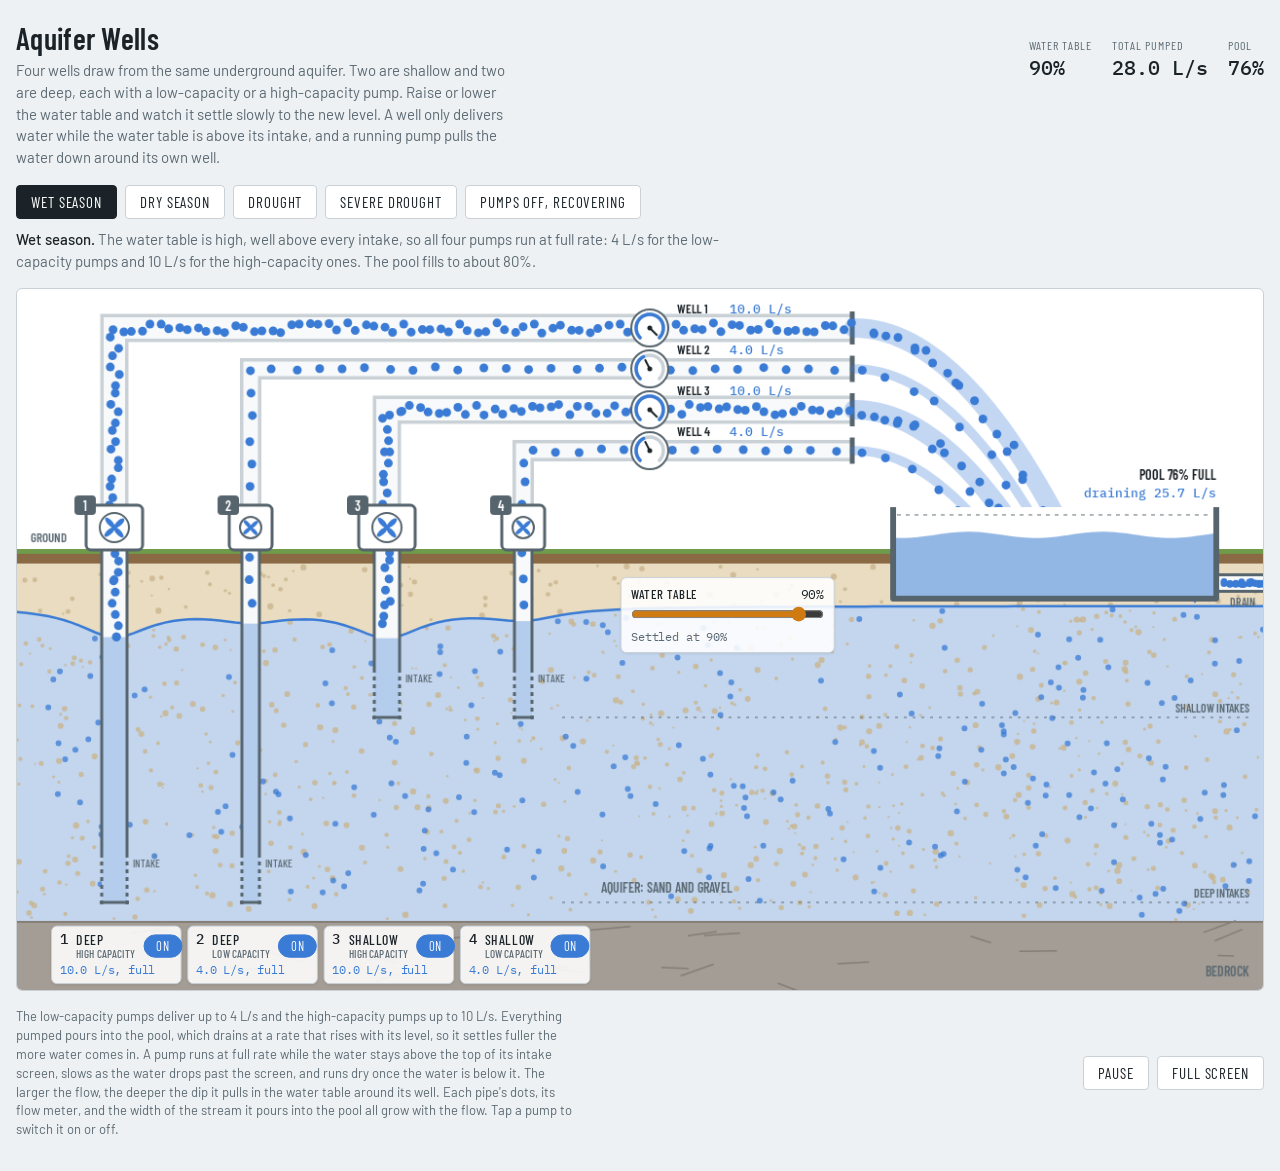
==== commit 29ce2427: "Aquifer Wells: swap pump capacities, sink the pool halfway into the ground High-capacity pumps now t" ====
--- a/animations/aquifer-wells/index.html
+++ b/animations/aquifer-wells/index.html
@@ -224,7 +224,7 @@
   </div>
   <p class="rotate-hint">Turn your phone sideways to see the full diagram and use its controls.</p>
 
-  <div class="stage" id="stage"><canvas id="cv" width="1280" height="720" aria-label="Cross-section of the ground. A sand and gravel aquifer holds water up to the water table. Four wells go down into it: two deep wells on the left and two shallow wells to their right, each with a low-capacity or high-capacity pump. Each pump sends its water through a pipe with a flow meter that pours into a pool on the right, and the pool drains slowly out of its far side."></canvas>
+  <div class="stage" id="stage"><canvas id="cv" width="1280" height="720" aria-label="Cross-section of the ground. A sand and gravel aquifer holds water up to the water table. Four wells go down into it: two deep wells on the left and two shallow wells to their right, each with a low-capacity or high-capacity pump. Each pump sends its water through a pipe with a flow meter that pours into a pool dug half into the ground on the right, and the pool drains slowly through a pipe that runs off the page."></canvas>
     <!-- Controls laid over the diagram, positioned in diagram coordinates (1280 x 720) -->
     <div class="hud" id="hud">
       <div class="chip level-chip" style="left: 620px; top: 296px; width: 220px;">
@@ -234,19 +234,19 @@
       </div>
       <!-- pump chips sit in the bedrock band, under their wells (left = well x - 70) -->
       <div class="chip pump-chip" style="left: 35px; bottom: 6px;">
-        <div class="chip-row"><span class="lbl"><span class="num">1</span><span>Deep<small>Low capacity</small></span></span><button type="button" class="switch" id="sw0" aria-pressed="true" aria-label="Pump 1, deep low-capacity">On</button></div>
+        <div class="chip-row"><span class="lbl"><span class="num">1</span><span>Deep<small>High capacity</small></span></span><button type="button" class="switch" id="sw0" aria-pressed="true" aria-label="Pump 1, deep high-capacity">On</button></div>
         <span class="pump-status" id="st0"></span>
       </div>
       <div class="chip pump-chip" style="left: 175px; bottom: 6px;">
-        <div class="chip-row"><span class="lbl"><span class="num">2</span><span>Deep<small>High capacity</small></span></span><button type="button" class="switch" id="sw1" aria-pressed="true" aria-label="Pump 2, deep high-capacity">On</button></div>
+        <div class="chip-row"><span class="lbl"><span class="num">2</span><span>Deep<small>Low capacity</small></span></span><button type="button" class="switch" id="sw1" aria-pressed="true" aria-label="Pump 2, deep low-capacity">On</button></div>
         <span class="pump-status" id="st1"></span>
       </div>
       <div class="chip pump-chip" style="left: 315px; bottom: 6px;">
-        <div class="chip-row"><span class="lbl"><span class="num">3</span><span>Shallow<small>Low capacity</small></span></span><button type="button" class="switch" id="sw2" aria-pressed="true" aria-label="Pump 3, shallow low-capacity">On</button></div>
+        <div class="chip-row"><span class="lbl"><span class="num">3</span><span>Shallow<small>High capacity</small></span></span><button type="button" class="switch" id="sw2" aria-pressed="true" aria-label="Pump 3, shallow high-capacity">On</button></div>
         <span class="pump-status" id="st2"></span>
       </div>
       <div class="chip pump-chip" style="left: 455px; bottom: 6px;">
-        <div class="chip-row"><span class="lbl"><span class="num">4</span><span>Shallow<small>High capacity</small></span></span><button type="button" class="switch" id="sw3" aria-pressed="true" aria-label="Pump 4, shallow high-capacity">On</button></div>
+        <div class="chip-row"><span class="lbl"><span class="num">4</span><span>Shallow<small>Low capacity</small></span></span><button type="button" class="switch" id="sw3" aria-pressed="true" aria-label="Pump 4, shallow low-capacity">On</button></div>
         <span class="pump-status" id="st3"></span>
       </div>
     </div>
@@ -388,17 +388,19 @@
   const PIPE_END = 860;          // outlet pipes end here and pour into the pool
   const METER_X = 650;           // inline flow meters
   // Pool on the ground at the right; drains through its far wall at a rate that rises with its level
-  const POOL = { x0: 900, x1: 1232, top: 176, bottom: 266 };
+  const POOL = { x0: 900, x1: 1232, top: 224, bottom: 316 };   // about half below the ground at 270
   const POOL_VOL = 220;          // litres when full
   const DRAIN_FULL = 34;         // L/s draining when full: all four pumps (28 L/s) settle it near 82%
   const DRAIN_Y = POOL.bottom - 14;
+  const JET_SPEED = 230;         // px/s leaving each pipe end
 
   // The four wells. bottom = bottom of the intake screen.
   const wells = [
-    { x: 100, deep: true,  cap: 4,  row: 40,  name: 'Deep, low capacity' },
-    { x: 240, deep: true,  cap: 10, row: 82,  name: 'Deep, high capacity' },
-    { x: 380, deep: false, cap: 4,  row: 124, name: 'Shallow, low capacity' },
-    { x: 520, deep: false, cap: 10, row: 166, name: 'Shallow, high capacity' },
+    // high-capacity well first in each pair: its pipe runs higher and its stream reaches further, so streams don't cross
+    { x: 100, deep: true,  cap: 10, row: 40,  name: 'Deep, high capacity' },
+    { x: 240, deep: true,  cap: 4,  row: 82,  name: 'Deep, low capacity' },
+    { x: 380, deep: false, cap: 10, row: 124, name: 'Shallow, high capacity' },
+    { x: 520, deep: false, cap: 4,  row: 166, name: 'Shallow, low capacity' },
   ];
   const PUMP_TOP = 222;
   for (const w of wells) {
@@ -496,8 +498,8 @@
         d.s += SPEED * dt;
         if (d.s >= w.len) {
           w.dots.splice(k, 1);
-          // pour out: faster and flatter for bigger flows, a dribble for low ones
-          const sp = 110 + 22 * w.flow + Math.random() * 30;
+          // pour out at the same speed from every pipe, so higher pipes land further out and streams don't cross
+          const sp = JET_SPEED + Math.random() * 20;
           jets.push({ x: PIPE_END, y: w.row + d.off, vx: sp, vy: (Math.random() - 0.3) * 20, w });
         }
       }
@@ -685,7 +687,7 @@
     // Outflow: a stream whose width follows the flow, plus the dots themselves
     for (const w of wells) {
       if (w.flow > 0.05) {
-        const sp = 110 + 22 * w.flow + 15, g = 520;
+        const sp = JET_SPEED + 10, g = 520;
         ctx.beginPath();
         for (let t = 0; t <= 0.9; t += 0.03) {
           const x = PIPE_END + sp * t, y = w.row + 0.5 * g * t * t;
@@ -738,9 +740,11 @@
 
   function drawPool() {
     const { x0, x1, top, bottom } = POOL, sy = poolSurface(), t = performance.now() / 1000;
-    // drain pipe through the far wall
-    ctx.strokeStyle = colors.line; ctx.lineWidth = 20; ctx.beginPath(); ctx.moveTo(x1, DRAIN_Y); ctx.lineTo(W, DRAIN_Y); ctx.stroke();
-    ctx.strokeStyle = colors.vessel; ctx.lineWidth = 13; ctx.stroke();
+    // dug-out pit: clear the ground inside the pool walls
+    ctx.fillStyle = colors.panel; ctx.fillRect(x0, top, x1 - x0, bottom - top + 2);
+    // drain pipe from the low corner, through the far wall and off the page
+    ctx.strokeStyle = colors['steel-dark']; ctx.lineWidth = 20; ctx.beginPath(); ctx.moveTo(x1 - 2, DRAIN_Y); ctx.lineTo(W + 4, DRAIN_Y); ctx.stroke();
+    ctx.strokeStyle = colors.vessel; ctx.lineWidth = 14; ctx.stroke();
     for (const d of drainDots) dot(d.x, DRAIN_Y + d.off * 0.4, colors.water, 3.5);
     // water, with a gentle wave that's livelier the more is pouring in
     const inflow = wells.reduce((a, w) => a + w.flow, 0), amp = 1 + inflow * 0.08;
@@ -757,6 +761,8 @@
     // walls
     ctx.strokeStyle = colors['steel-dark']; ctx.lineWidth = 6; ctx.lineJoin = 'round';
     ctx.beginPath(); ctx.moveTo(x0, top); ctx.lineTo(x0, bottom + 2); ctx.lineTo(x1, bottom + 2); ctx.lineTo(x1, top); ctx.stroke();
+    ctx.fillStyle = colors.muted; ctx.font = '600 12px "Barlow Condensed", sans-serif'; ctx.textAlign = 'right';
+    ctx.fillText('DRAIN', W - 8, DRAIN_Y + 24);
     ctx.lineJoin = 'miter';
     ctx.fillStyle = colors.fg; ctx.font = '600 14px "Barlow Condensed", sans-serif'; ctx.textAlign = 'right';
     ctx.fillText('POOL ' + Math.round(pool * 100) + '% FULL', x1, top - 28);
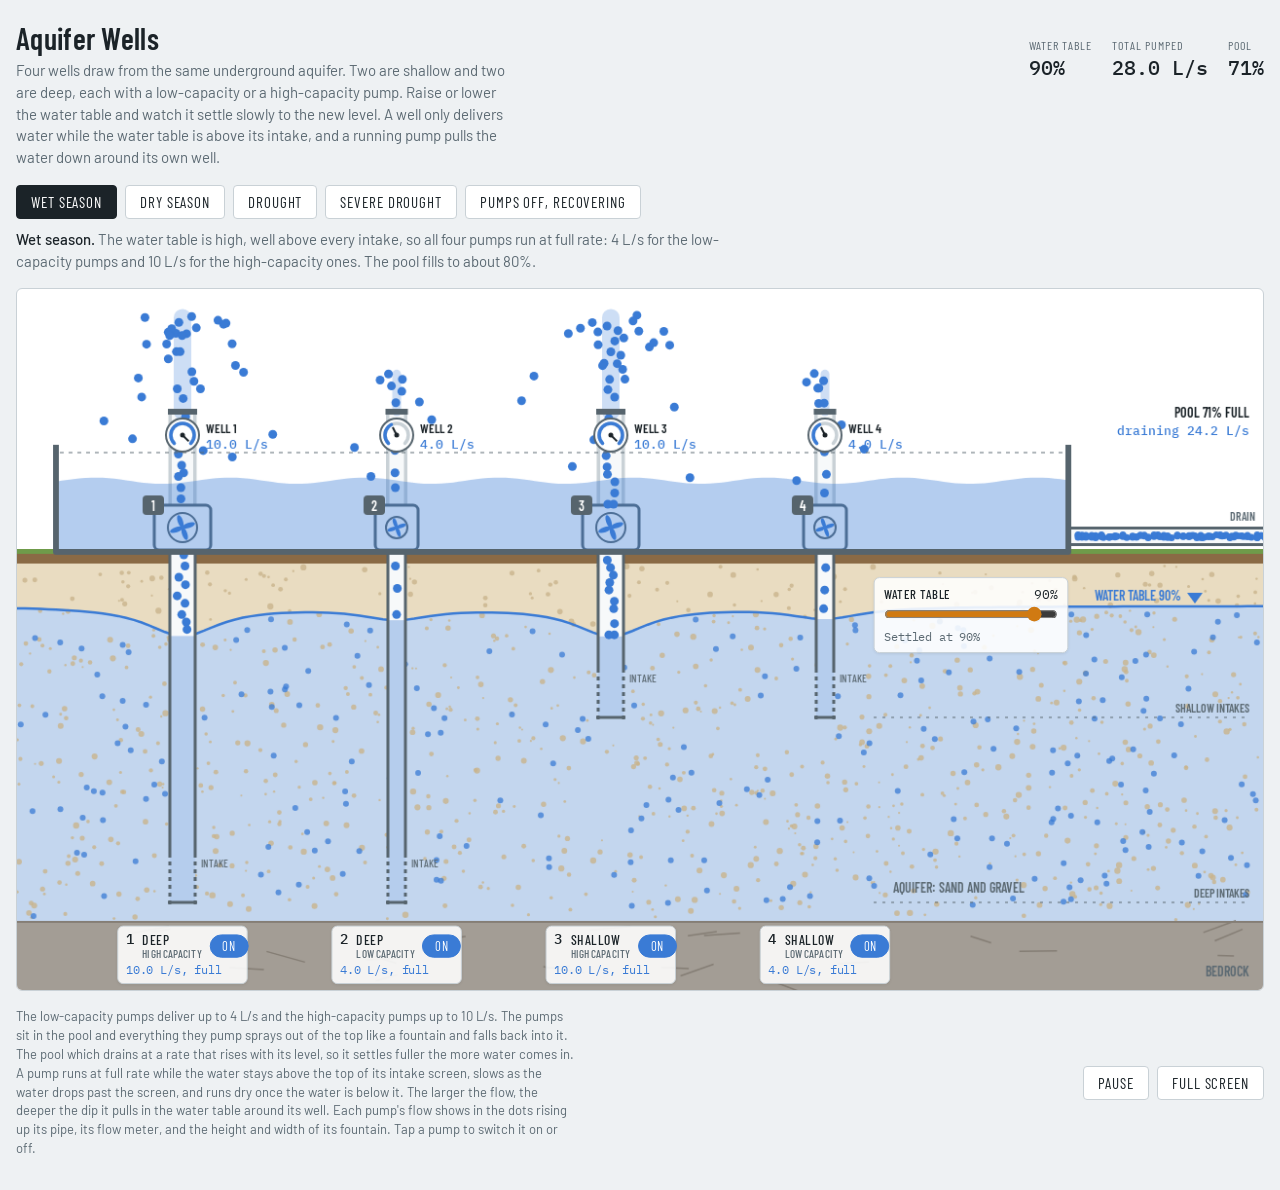
==== commit 4304bdca: "Aquifer Wells experiment: pumps stand in a large pool and spray fountains The well heads and pumps s" ====
--- a/animations/aquifer-wells/index.html
+++ b/animations/aquifer-wells/index.html
@@ -224,28 +224,28 @@
   </div>
   <p class="rotate-hint">Turn your phone sideways to see the full diagram and use its controls.</p>
 
-  <div class="stage" id="stage"><canvas id="cv" width="1280" height="720" aria-label="Cross-section of the ground. A sand and gravel aquifer holds water up to the water table. Four wells go down into it: two deep wells on the left and two shallow wells to their right, each with a low-capacity or high-capacity pump. Each pump sends its water through a pipe with a flow meter that pours into a pool dug half into the ground on the right, and the pool drains slowly through a pipe that runs off the page."></canvas>
+  <div class="stage" id="stage"><canvas id="cv" width="1280" height="720" aria-label="Cross-section of the ground. A sand and gravel aquifer holds water up to the water table. Four wells go down into it: two deep wells on the left and two shallow wells to their right, each with a low-capacity or high-capacity pump. The pumps sit in a large pool on the ground. Each one sends its water up past a flow meter and out of the top like a fountain, and the pool drains slowly through a pipe that runs off the right side of the page."></canvas>
     <!-- Controls laid over the diagram, positioned in diagram coordinates (1280 x 720) -->
     <div class="hud" id="hud">
-      <div class="chip level-chip" style="left: 620px; top: 296px; width: 220px;">
+      <div class="chip level-chip" style="left: 880px; top: 296px; width: 200px;">
         <div class="chip-row"><label for="level">Water table</label><span class="val" id="vLevel"></span></div>
         <input id="level" type="range" min="0" max="100" step="1" value="90">
         <span class="sub-val" id="vLevelNow"></span>
       </div>
       <!-- pump chips sit in the bedrock band, under their wells (left = well x - 70) -->
-      <div class="chip pump-chip" style="left: 35px; bottom: 6px;">
+      <div class="chip pump-chip" style="left: 103px; bottom: 6px;">
         <div class="chip-row"><span class="lbl"><span class="num">1</span><span>Deep<small>High capacity</small></span></span><button type="button" class="switch" id="sw0" aria-pressed="true" aria-label="Pump 1, deep high-capacity">On</button></div>
         <span class="pump-status" id="st0"></span>
       </div>
-      <div class="chip pump-chip" style="left: 175px; bottom: 6px;">
+      <div class="chip pump-chip" style="left: 323px; bottom: 6px;">
         <div class="chip-row"><span class="lbl"><span class="num">2</span><span>Deep<small>Low capacity</small></span></span><button type="button" class="switch" id="sw1" aria-pressed="true" aria-label="Pump 2, deep low-capacity">On</button></div>
         <span class="pump-status" id="st1"></span>
       </div>
-      <div class="chip pump-chip" style="left: 315px; bottom: 6px;">
+      <div class="chip pump-chip" style="left: 543px; bottom: 6px;">
         <div class="chip-row"><span class="lbl"><span class="num">3</span><span>Shallow<small>High capacity</small></span></span><button type="button" class="switch" id="sw2" aria-pressed="true" aria-label="Pump 3, shallow high-capacity">On</button></div>
         <span class="pump-status" id="st2"></span>
       </div>
-      <div class="chip pump-chip" style="left: 455px; bottom: 6px;">
+      <div class="chip pump-chip" style="left: 763px; bottom: 6px;">
         <div class="chip-row"><span class="lbl"><span class="num">4</span><span>Shallow<small>Low capacity</small></span></span><button type="button" class="switch" id="sw3" aria-pressed="true" aria-label="Pump 4, shallow low-capacity">On</button></div>
         <span class="pump-status" id="st3"></span>
       </div>
@@ -253,7 +253,7 @@
   </div>
 
   <div class="bar">
-    <span class="note">The low-capacity pumps deliver up to 4 L/s and the high-capacity pumps up to 10 L/s. Everything pumped pours into the pool, which drains at a rate that rises with its level, so it settles fuller the more water comes in. A pump runs at full rate while the water stays above the top of its intake screen, slows as the water drops past the screen, and runs dry once the water is below it. The larger the flow, the deeper the dip it pulls in the water table around its well. Each pipe's dots, its flow meter, and the width of the stream it pours into the pool all grow with the flow. Tap a pump to switch it on or off.</span>
+    <span class="note">The low-capacity pumps deliver up to 4 L/s and the high-capacity pumps up to 10 L/s. The pumps sit in the pool and everything they pump sprays out of the top like a fountain and falls back into it. The pool which drains at a rate that rises with its level, so it settles fuller the more water comes in. A pump runs at full rate while the water stays above the top of its intake screen, slows as the water drops past the screen, and runs dry once the water is below it. The larger the flow, the deeper the dip it pulls in the water table around its well. Each pump's flow shows in the dots rising up its pipe, its flow meter, and the height and width of its fountain. Tap a pump to switch it on or off.</span>
     <div class="btns"><button id="pause" type="button">Pause</button><button id="full" type="button">Full screen</button></div>
   </div>
   </div>
@@ -385,22 +385,22 @@
   const DOTS_PER_LS = 2.4;       // dots per second in a pipe, per L/s
   const SPEED = 230;             // dot speed through the pipes, px/s
   const R = 4.5;                 // water dot radius
-  const PIPE_END = 860;          // outlet pipes end here and pour into the pool
-  const METER_X = 650;           // inline flow meters
-  // Pool on the ground at the right; drains through its far wall at a rate that rises with its level
-  const POOL = { x0: 900, x1: 1232, top: 224, bottom: 316 };   // about half below the ground at 270
-  const POOL_VOL = 220;          // litres when full
+  // Pool on the ground holding the pumps; drains through its far wall at a rate that rises with its level
+  const POOL = { x0: 40, x1: 1080, top: 160, bottom: 268 };
+  const POOL_VOL = 400;          // litres when full
   const DRAIN_FULL = 34;         // L/s draining when full: all four pumps (28 L/s) settle it near 82%
   const DRAIN_Y = POOL.bottom - 14;
-  const JET_SPEED = 230;         // px/s leaving each pipe end
+  const NOZZLE_Y = 126;          // fountain nozzles, above the pool rim
+  const METER_Y = 150;           // flow meter on each riser
+  const G = 520;                 // gravity for the fountain drops, px/s^2
+  const FOUNTAIN = 10.5;         // fountain height, px per L/s
 
   // The four wells. bottom = bottom of the intake screen.
   const wells = [
-    // high-capacity well first in each pair: its pipe runs higher and its stream reaches further, so streams don't cross
-    { x: 100, deep: true,  cap: 10, row: 40,  name: 'Deep, high capacity' },
-    { x: 240, deep: true,  cap: 4,  row: 82,  name: 'Deep, low capacity' },
-    { x: 380, deep: false, cap: 10, row: 124, name: 'Shallow, high capacity' },
-    { x: 520, deep: false, cap: 4,  row: 166, name: 'Shallow, low capacity' },
+    { x: 170, deep: true,  cap: 10, name: 'Deep, high capacity' },
+    { x: 390, deep: true,  cap: 4,  name: 'Deep, low capacity' },
+    { x: 610, deep: false, cap: 10, name: 'Shallow, high capacity' },
+    { x: 830, deep: false, cap: 4,  name: 'Shallow, low capacity' },
   ];
   const PUMP_TOP = 222;
   for (const w of wells) {
@@ -411,8 +411,8 @@
     w.pipe = w.large ? 22 : 15;       // discharge pipe bore
     w.housing = w.large ? 58 : 44;
     w.on = true; w.flow = 0; w.acc = 0; w.dots = []; w.local = TOP_WT; w.spin = 0;
-    // Path water takes: up the casing from the screen, through the pump, up the riser, along the row
-    w.pts = [[w.x, w.bottom - 12], [w.x, w.row], [PIPE_END, w.row]];
+    // Path water takes: up the casing from the screen, through the pump, up the riser to the nozzle
+    w.pts = [[w.x, w.bottom - 12], [w.x, NOZZLE_Y]];
     w.segs = []; let L = 0;
     for (let k = 1; k < w.pts.length; k++) {
       const [x0, y0] = w.pts[k - 1], [x1, y1] = w.pts[k];
@@ -498,18 +498,17 @@
         d.s += SPEED * dt;
         if (d.s >= w.len) {
           w.dots.splice(k, 1);
-          // pour out at the same speed from every pipe, so higher pipes land further out and streams don't cross
-          const sp = JET_SPEED + Math.random() * 20;
-          jets.push({ x: PIPE_END, y: w.row + d.off, vx: sp, vy: (Math.random() - 0.3) * 20, w });
+          // fountain: launched straight up fast enough to reach a height set by the flow, spreading a little
+          const v = Math.sqrt(2 * G * FOUNTAIN * w.flow) * (0.9 + Math.random() * 0.12);
+          jets.push({ x: w.x + d.off * 0.5, y: NOZZLE_Y, vx: (Math.random() - 0.5) * (50 + 12 * w.flow), vy: -v, w });
         }
       }
     }
 
     for (let k = jets.length - 1; k >= 0; k--) {
       const j = jets[k];
-      j.vy += 520 * dt; j.x += j.vx * dt; j.y += j.vy * dt;
-      if (j.y >= poolSurface() && j.x > POOL.x0 && j.x < POOL.x1) { jets.splice(k, 1); continue; }
-      if (j.x > W + 10 || j.y > GROUND) jets.splice(k, 1);
+      j.vy += G * dt; j.x += j.vx * dt; j.y += j.vy * dt;
+      if (j.vy > 0 && j.y >= poolSurface()) jets.splice(k, 1);
     }
 
     // Pool: fills with everything pumped, drains in proportion to its level
@@ -613,15 +612,15 @@
     const target = levelY(Number(levelEl.value));
     if (Math.abs(target - table) > 1.5) {
       ctx.setLineDash([6, 6]); ctx.strokeStyle = colors.accent; ctx.lineWidth = 2;
-      ctx.beginPath(); ctx.moveTo(560, target); ctx.lineTo(W, target); ctx.stroke(); ctx.setLineDash([]);
+      ctx.beginPath(); ctx.moveTo(880, target); ctx.lineTo(W, target); ctx.stroke(); ctx.setLineDash([]);
       ctx.fillStyle = colors.accent; ctx.font = '600 13px "Barlow Condensed", sans-serif'; ctx.textAlign = 'left';
-      ctx.fillText((target < table ? 'RISING TO ' : 'FALLING TO ') + levelEl.value + '%', 860, target - 7);
+      ctx.textAlign = 'right'; ctx.fillText((target < table ? 'RISING TO ' : 'FALLING TO ') + levelEl.value + '%', W - 14, target + 17);
     }
 
     // Intake depth guides
     ctx.setLineDash([3, 6]); ctx.strokeStyle = colors.muted; ctx.lineWidth = 1.2;
     for (const [y, label] of [[440, 'SHALLOW INTAKES'], [630, 'DEEP INTAKES']]) {
-      ctx.beginPath(); ctx.moveTo(560, y); ctx.lineTo(W - 14, y); ctx.stroke();
+      ctx.beginPath(); ctx.moveTo(880, y); ctx.lineTo(W - 14, y); ctx.stroke();
       ctx.fillStyle = colors.muted; ctx.font = '600 12px "Barlow Condensed", sans-serif'; ctx.textAlign = 'right';
       ctx.fillText(label, W - 14, y - 5);
     }
@@ -639,7 +638,7 @@
     for (const c of cracks) { ctx.beginPath(); ctx.moveTo(c.x, c.y); ctx.lineTo(c.x + Math.cos(c.a) * c.l, c.y + Math.sin(c.a) * c.l); ctx.stroke(); }
     ctx.fillStyle = colors.muted; ctx.font = '600 14px "Barlow Condensed", sans-serif'; ctx.textAlign = 'right';
     ctx.fillText('BEDROCK', W - 14, H - 14);
-    ctx.textAlign = 'left'; ctx.fillText('AQUIFER: SAND AND GRAVEL', 600, ROCK - 30);
+    ctx.textAlign = 'left'; ctx.fillText('AQUIFER: SAND AND GRAVEL', 900, ROCK - 30);
 
     // --- Wells ---
     for (const w of wells) {
@@ -666,60 +665,16 @@
       if (w.dry) { ctx.font = '600 13px "Barlow Condensed", sans-serif'; ctx.fillText('DRY', w.x + half + 6, w.top + 30); }
     }
 
-    // Discharge pipes: shell, then dots
-    for (const w of wells) {
-      ctx.beginPath(); ctx.moveTo(w.x, PUMP_TOP + 4); ctx.lineTo(w.x, w.row); ctx.lineTo(PIPE_END, w.row);
-      ctx.lineJoin = 'miter';
-      ctx.strokeStyle = colors.line; ctx.lineWidth = w.pipe + 7; ctx.stroke();
-      ctx.strokeStyle = colors.vessel; ctx.lineWidth = w.pipe; ctx.stroke();
-      // open pipe end
-      ctx.strokeStyle = colors['steel-dark']; ctx.lineWidth = 5;
-      ctx.beginPath(); ctx.moveTo(PIPE_END - 2, w.row - w.pipe / 2 - 6); ctx.lineTo(PIPE_END - 2, w.row + w.pipe / 2 + 6); ctx.stroke();
-    }
-    for (const w of wells) {
-      for (const d of w.dots) {
-        const p = posAt(w, d.s, d.off);
-        if (p.y > w.local && p.y > PUMP_TOP) continue;   // still inside the standing water in the casing
-        dot(p.x, p.y, colors.water);
-      }
-    }
-
-    // Outflow: a stream whose width follows the flow, plus the dots themselves
-    for (const w of wells) {
-      if (w.flow > 0.05) {
-        const sp = JET_SPEED + 10, g = 520;
-        ctx.beginPath();
-        for (let t = 0; t <= 0.9; t += 0.03) {
-          const x = PIPE_END + sp * t, y = w.row + 0.5 * g * t * t;
-          t ? ctx.lineTo(x, y) : ctx.moveTo(x, y);
-          if (y > poolSurface()) break;
-        }
-        ctx.strokeStyle = colors.water; ctx.globalAlpha = 0.3; ctx.lineCap = 'round';
-        ctx.lineWidth = Math.min(w.pipe - 2, 2 + 1.9 * w.flow); ctx.stroke();
-        ctx.globalAlpha = 1; ctx.lineCap = 'butt';
-      }
-    }
-    for (const j of jets) {
-      dot(j.x, j.y, colors.water);
-    }
-    ctx.globalAlpha = 1;
-    drawPool();
-
-    // Inline flow meters and outlet labels
-    for (let i = 0; i < 4; i++) {
-      const w = wells[i];
-      drawMeter(METER_X, w.row, 19, w.flow);
-      ctx.fillStyle = colors.fg; ctx.font = '600 13px "Barlow Condensed", sans-serif'; ctx.textAlign = 'left';
-      ctx.fillText('WELL ' + (i + 1), METER_X + 28, w.row - 15);
-      ctx.fillStyle = w.flow > 0.05 ? colors.water : (w.dry ? colors.accent : colors.muted);
-      ctx.font = '500 13px "IBM Plex Mono", monospace';
-      ctx.fillText(w.flow > 0.05 ? w.flow.toFixed(1) + ' L/s' : (w.dry ? 'dry' : 'off'), METER_X + 82, w.row - 15);
-    }
-
-    // Pump housings on the wellheads
+    drawPoolBack();
+
+    // Pump housings on the wellheads, standing in the pool
     for (let i = 0; i < 4; i++) {
       const w = wells[i], hw = w.housing, hx = w.x - hw / 2, hy = PUMP_TOP, hh = GROUND - PUMP_TOP;
       const edge = !w.on ? colors.closed : w.dry ? colors.accent : colors['steel-dark'];
+      // riser from the pump up to the nozzle
+      ctx.beginPath(); ctx.moveTo(w.x, PUMP_TOP + 4); ctx.lineTo(w.x, NOZZLE_Y);
+      ctx.strokeStyle = colors.line; ctx.lineWidth = w.pipe + 7; ctx.stroke();
+      ctx.strokeStyle = colors.vessel; ctx.lineWidth = w.pipe; ctx.stroke();
       ctx.fillStyle = colors.panel; ctx.strokeStyle = edge; ctx.lineWidth = 3;
       roundRect(hx, hy, hw, hh - 2, 5); ctx.fill(); ctx.stroke();
       // impeller that spins while the pump runs
@@ -729,45 +684,80 @@
       ctx.fillStyle = w.on && !w.dry ? colors.water : edge;
       for (let b = 0; b < 4; b++) { ctx.rotate(Math.PI / 2); ctx.beginPath(); ctx.ellipse(r * 0.45, 0, r * 0.45, r * 0.18, 0, 0, Math.PI * 2); ctx.fill(); }
       ctx.restore();
-      // well number badge
-      ctx.fillStyle = edge; roundRect(hx - 12, hy - 10, 22, 20, 4); ctx.fill();
+    }
+    // water rising through the casings and risers
+    for (const w of wells) {
+      for (const d of w.dots) {
+        const p = posAt(w, d.s, d.off);
+        if (p.y > w.local && p.y > PUMP_TOP) continue;   // still inside the standing water in the casing
+        if (p.y > PUMP_TOP && p.y < GROUND) continue;    // inside the pump
+        dot(p.x, p.y, colors.water);
+      }
+    }
+    drawPoolWater();
+
+    // Fountains: a column whose height and width follow the flow, plus the drops
+    for (const w of wells) {
+      if (w.flow > 0.05) {
+        const h = FOUNTAIN * w.flow;
+        ctx.strokeStyle = colors.water; ctx.globalAlpha = 0.25; ctx.lineCap = 'round';
+        ctx.lineWidth = Math.min(w.pipe, 3 + 1.5 * w.flow);
+        ctx.beginPath(); ctx.moveTo(w.x, NOZZLE_Y); ctx.lineTo(w.x, NOZZLE_Y - h * 0.92); ctx.stroke();
+        ctx.globalAlpha = 1; ctx.lineCap = 'butt';
+      }
+    }
+    for (const j of jets) dot(j.x, j.y, colors.water);
+
+    // Nozzles, flow meters, labels and number badges, above the water
+    for (let i = 0; i < 4; i++) {
+      const w = wells[i], edge = !w.on ? colors.closed : w.dry ? colors.accent : colors['steel-dark'];
+      ctx.fillStyle = colors['steel-dark']; ctx.fillRect(w.x - w.pipe / 2 - 4, NOZZLE_Y - 3, w.pipe + 8, 6);
+      drawMeter(w.x, METER_Y, 17, w.flow);
+      ctx.fillStyle = colors.fg; ctx.font = '600 13px "Barlow Condensed", sans-serif'; ctx.textAlign = 'left';
+      ctx.fillText('WELL ' + (i + 1), w.x + 24, METER_Y - 2);
+      ctx.fillStyle = w.flow > 0.05 ? colors.water : (w.dry ? colors.accent : colors.muted);
+      ctx.font = '500 13px "IBM Plex Mono", monospace';
+      ctx.fillText(w.flow > 0.05 ? w.flow.toFixed(1) + ' L/s' : (w.dry ? 'dry' : 'off'), w.x + 24, METER_Y + 14);
+      const hx = w.x - w.housing / 2;
+      ctx.fillStyle = edge; roundRect(hx - 12, PUMP_TOP - 10, 22, 20, 4); ctx.fill();
       ctx.fillStyle = '#ffffff'; ctx.font = '600 14px "Barlow Condensed", sans-serif'; ctx.textAlign = 'center'; ctx.textBaseline = 'middle';
-      ctx.fillText(String(i + 1), hx - 1, hy + 1); ctx.textBaseline = 'alphabetic';
-    }
-    ctx.fillStyle = colors.muted; ctx.font = '600 13px "Barlow Condensed", sans-serif'; ctx.textAlign = 'left';
-    ctx.fillText('GROUND', 14, GROUND - 10);
-  }
-
-  function drawPool() {
-    const { x0, x1, top, bottom } = POOL, sy = poolSurface(), t = performance.now() / 1000;
-    // dug-out pit: clear the ground inside the pool walls
-    ctx.fillStyle = colors.panel; ctx.fillRect(x0, top, x1 - x0, bottom - top + 2);
-    // drain pipe from the low corner, through the far wall and off the page
-    ctx.strokeStyle = colors['steel-dark']; ctx.lineWidth = 20; ctx.beginPath(); ctx.moveTo(x1 - 2, DRAIN_Y); ctx.lineTo(W + 4, DRAIN_Y); ctx.stroke();
+      ctx.fillText(String(i + 1), hx - 1, PUMP_TOP + 1); ctx.textBaseline = 'alphabetic';
+    }
+    drawPoolFront();
+  }
+
+  function drawPoolBack() {
+    // drain pipe through the far wall just above the floor, running off the page
+    ctx.strokeStyle = colors['steel-dark']; ctx.lineWidth = 20; ctx.beginPath(); ctx.moveTo(POOL.x1 - 2, DRAIN_Y); ctx.lineTo(W + 4, DRAIN_Y); ctx.stroke();
     ctx.strokeStyle = colors.vessel; ctx.lineWidth = 14; ctx.stroke();
     for (const d of drainDots) dot(d.x, DRAIN_Y + d.off * 0.4, colors.water, 3.5);
-    // water, with a gentle wave that's livelier the more is pouring in
+  }
+  function drawPoolWater() {
+    const { x0, x1, bottom } = POOL, sy = poolSurface(), t = performance.now() / 1000;
+    // see-through water over the pumps, with a wave that's livelier the more is pumping
     const inflow = wells.reduce((a, w) => a + w.flow, 0), amp = 1 + inflow * 0.08;
     if (pool > 0.005) {
       ctx.beginPath(); ctx.moveTo(x0, bottom);
       for (let x = x0; x <= x1; x += 6) ctx.lineTo(x, Math.min(bottom, sy + Math.sin(x / 22 + t * 3) * amp));
       ctx.lineTo(x1, bottom); ctx.closePath();
-      ctx.fillStyle = colors.sat; ctx.fill();
-      ctx.fillStyle = colors.water; ctx.globalAlpha = 0.35; ctx.fill(); ctx.globalAlpha = 1;
-    }
+      ctx.fillStyle = colors.water; ctx.globalAlpha = 0.38; ctx.fill(); ctx.globalAlpha = 1;
+    }
+  }
+  function drawPoolFront() {
+    const { x0, x1, top, bottom } = POOL;
     // full mark
     ctx.setLineDash([4, 5]); ctx.strokeStyle = colors.muted; ctx.lineWidth = 1;
     ctx.beginPath(); ctx.moveTo(x0 + 4, top + 8); ctx.lineTo(x1 - 4, top + 8); ctx.stroke(); ctx.setLineDash([]);
     // walls
     ctx.strokeStyle = colors['steel-dark']; ctx.lineWidth = 6; ctx.lineJoin = 'round';
     ctx.beginPath(); ctx.moveTo(x0, top); ctx.lineTo(x0, bottom + 2); ctx.lineTo(x1, bottom + 2); ctx.lineTo(x1, top); ctx.stroke();
+    ctx.lineJoin = 'miter';
     ctx.fillStyle = colors.muted; ctx.font = '600 12px "Barlow Condensed", sans-serif'; ctx.textAlign = 'right';
-    ctx.fillText('DRAIN', W - 8, DRAIN_Y + 24);
-    ctx.lineJoin = 'miter';
+    ctx.fillText('DRAIN', W - 8, DRAIN_Y - 16);
     ctx.fillStyle = colors.fg; ctx.font = '600 14px "Barlow Condensed", sans-serif'; ctx.textAlign = 'right';
-    ctx.fillText('POOL ' + Math.round(pool * 100) + '% FULL', x1, top - 28);
+    ctx.fillText('POOL ' + Math.round(pool * 100) + '% FULL', W - 14, top - 28);
     ctx.fillStyle = colors.water; ctx.font = '500 13px "IBM Plex Mono", monospace';
-    ctx.fillText('draining ' + drain.toFixed(1) + ' L/s', x1, top - 10);
+    ctx.fillText('draining ' + drain.toFixed(1) + ' L/s', W - 14, top - 10);
   }
 
   // DOM readouts
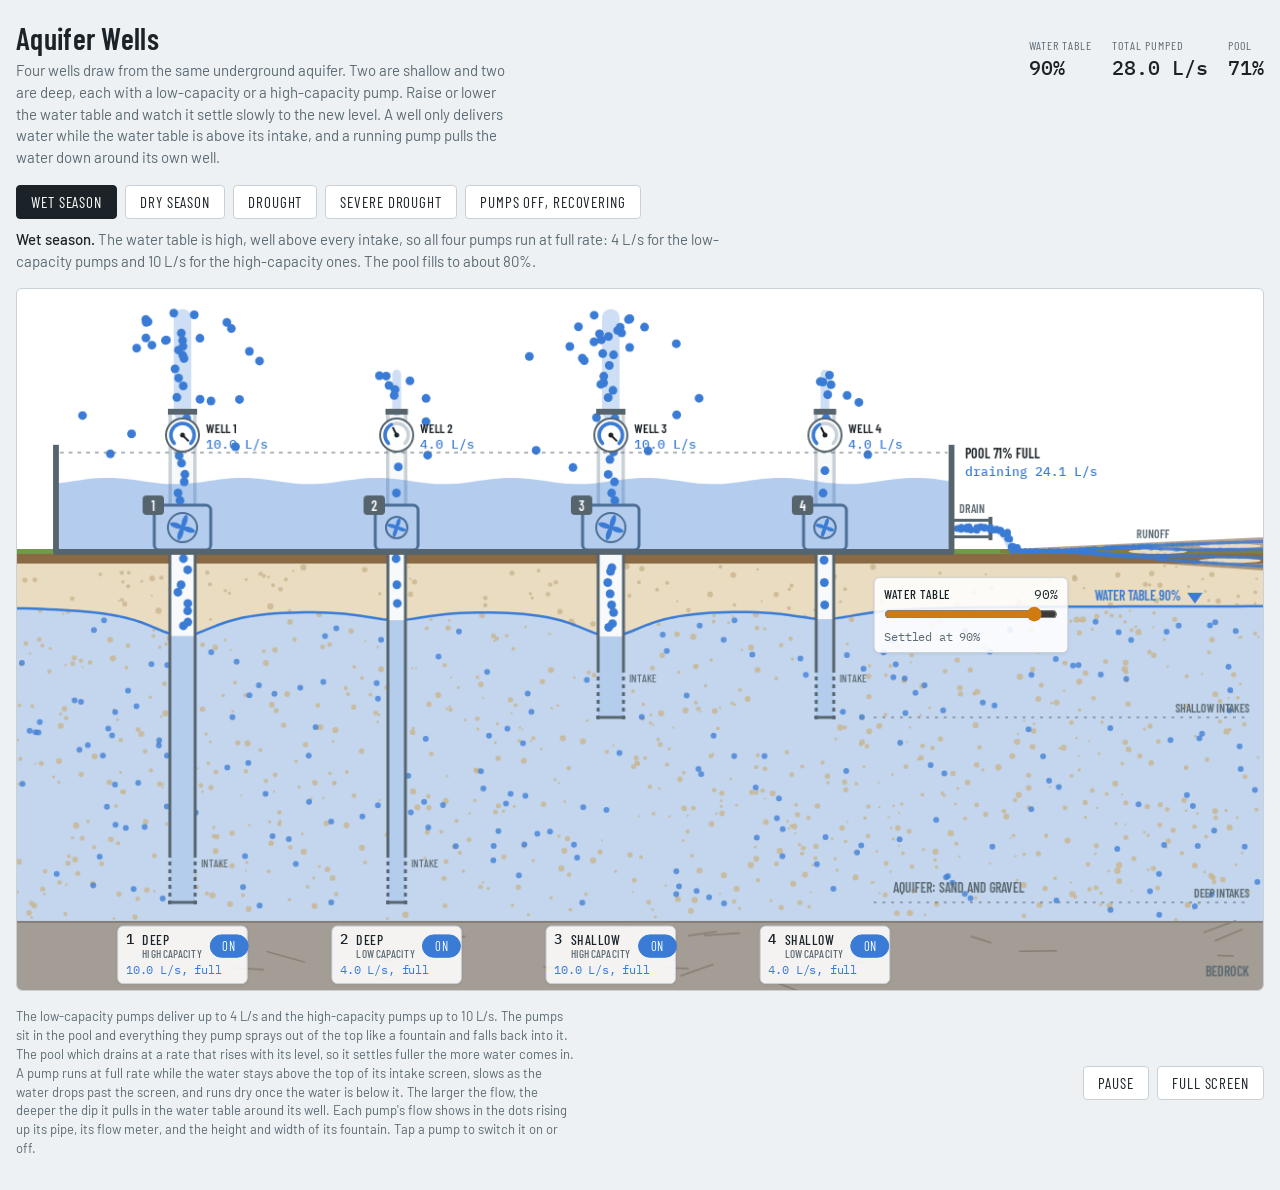
==== commit fb0df257: "Fountain pool: narrower pool, drain spills into a delta on the ground The pool's right wall now sits" ====
--- a/animations/aquifer-wells/index.html
+++ b/animations/aquifer-wells/index.html
@@ -224,7 +224,7 @@
   </div>
   <p class="rotate-hint">Turn your phone sideways to see the full diagram and use its controls.</p>
 
-  <div class="stage" id="stage"><canvas id="cv" width="1280" height="720" aria-label="Cross-section of the ground. A sand and gravel aquifer holds water up to the water table. Four wells go down into it: two deep wells on the left and two shallow wells to their right, each with a low-capacity or high-capacity pump. The pumps sit in a large pool on the ground. Each one sends its water up past a flow meter and out of the top like a fountain, and the pool drains slowly through a pipe that runs off the right side of the page."></canvas>
+  <div class="stage" id="stage"><canvas id="cv" width="1280" height="720" aria-label="Cross-section of the ground. A sand and gravel aquifer holds water up to the water table. Four wells go down into it: two deep wells on the left and two shallow wells to their right, each with a low-capacity or high-capacity pump. The pumps sit in a large pool on the ground. Each one sends its water up past a flow meter and out of the top like a fountain, and the pool drains slowly out of a short pipe in its side, spilling onto the ground and spreading out in small channels like a river delta."></canvas>
     <!-- Controls laid over the diagram, positioned in diagram coordinates (1280 x 720) -->
     <div class="hud" id="hud">
       <div class="chip level-chip" style="left: 880px; top: 296px; width: 200px;">
@@ -386,10 +386,25 @@
   const SPEED = 230;             // dot speed through the pipes, px/s
   const R = 4.5;                 // water dot radius
   // Pool on the ground holding the pumps; drains through its far wall at a rate that rises with its level
-  const POOL = { x0: 40, x1: 1080, top: 160, bottom: 268 };
+  const POOL = { x0: 40, x1: 960, top: 160, bottom: 268 };   // 130px from the outer wells to each wall
   const POOL_VOL = 400;          // litres when full
   const DRAIN_FULL = 34;         // L/s draining when full: all four pumps (28 L/s) settle it near 82%
-  const DRAIN_Y = POOL.bottom - 14;
+  const DRAIN_Y = POOL.bottom - 22;
+  const DRAIN_END = POOL.x1 + 40;  // the drain pipe sticks out this far, then spills onto the ground
+  // Channels the spilled water spreads along across the ground, like a small river delta
+  const DELTA = [
+    [[1022, 269], [1075, 269], [1135, 265], [1205, 262], [1284, 259]],
+    [[1022, 269], [1075, 269], [1135, 265], [1205, 268], [1284, 267]],
+    [[1022, 269], [1075, 269], [1135, 274], [1205, 274], [1284, 276]],
+    [[1022, 269], [1075, 269], [1135, 274], [1205, 280], [1284, 285]],
+  ].map(pts => {
+    const segs = []; let L = 0;
+    for (let k = 1; k < pts.length; k++) {
+      const [x0, y0] = pts[k - 1], [x1, y1] = pts[k], len = Math.hypot(x1 - x0, y1 - y0);
+      segs.push({ x0, y0, dx: (x1 - x0) / len, dy: (y1 - y0) / len, s0: L, len }); L += len;
+    }
+    return { pts, segs, len: L };
+  });
   const NOZZLE_Y = 126;          // fountain nozzles, above the pool rim
   const METER_Y = 150;           // flow meter on each riser
   const G = 520;                 // gravity for the fountain drops, px/s^2
@@ -516,8 +531,20 @@
     drain = DRAIN_FULL * pool;
     pool = Math.max(0, Math.min(1, pool + (inflow - drain) * dt / POOL_VOL));
     drainAcc += drain * DOTS_PER_LS * dt;
-    while (drainAcc >= 1) { drainAcc -= 1; drainDots.push({ x: POOL.x1 + 4, off: (Math.random() - 0.5) * 8 }); }
-    for (let k = drainDots.length - 1; k >= 0; k--) { drainDots[k].x += 120 * dt; if (drainDots[k].x > W + 6) drainDots.splice(k, 1); }
+    while (drainAcc >= 1) { drainAcc -= 1; drainDots.push({ x: POOL.x1 + 4, y: DRAIN_Y + (Math.random() - 0.5) * 4, phase: 'pipe' }); }
+    for (let k = drainDots.length - 1; k >= 0; k--) {
+      const d = drainDots[k];
+      if (d.phase === 'pipe') {
+        d.x += 120 * dt;
+        if (d.x >= DRAIN_END) { d.phase = 'fall'; d.vx = 50 + drain * 1.5; d.vy = 0; }
+      } else if (d.phase === 'fall') {
+        d.vy += G * dt; d.x += d.vx * dt; d.y += d.vy * dt;
+        if (d.y >= GROUND - 1) { d.phase = 'delta'; d.route = DELTA[Math.floor(Math.random() * DELTA.length)]; d.s = 0; }
+      } else {
+        d.s += 75 * dt;
+        if (d.s >= d.route.len) drainDots.splice(k, 1);
+      }
+    }
 
     // Aquifer water drifts slowly, and toward any running well's screen
     for (const p of seep) {
@@ -727,10 +754,39 @@
   }
 
   function drawPoolBack() {
-    // drain pipe through the far wall just above the floor, running off the page
-    ctx.strokeStyle = colors['steel-dark']; ctx.lineWidth = 20; ctx.beginPath(); ctx.moveTo(POOL.x1 - 2, DRAIN_Y); ctx.lineTo(W + 4, DRAIN_Y); ctx.stroke();
+    const q = Math.min(1, drain / DRAIN_FULL);
+    // wet ground fanning out where the drain water spreads
+    ctx.fillStyle = colors.soil; ctx.globalAlpha = 0.35 + 0.4 * q;
+    ctx.beginPath(); ctx.moveTo(1010, 267.5); ctx.lineTo(W, 255); ctx.lineTo(W, 289); ctx.lineTo(1010, 271); ctx.closePath(); ctx.fill();
+    ctx.globalAlpha = 1;
+    // sand bars between the channels
+    ctx.fillStyle = colors.sand;
+    for (const [x, y, rx] of [[1172, 269.5, 30], [1246, 264, 32], [1246, 279, 32]]) { ctx.beginPath(); ctx.ellipse(x, y, rx, 2.6, 0, 0, Math.PI * 2); ctx.fill(); }
+    // delta channels, wider and brighter the more is draining
+    if (drain > 0.05) {
+      ctx.strokeStyle = colors.water; ctx.lineCap = 'round'; ctx.lineJoin = 'round';
+      ctx.globalAlpha = 0.5 + 0.4 * q; ctx.lineWidth = 1.2 + 2.6 * q;
+      for (const r of DELTA) { ctx.beginPath(); r.pts.forEach(([x, y], k) => k ? ctx.lineTo(x, y) : ctx.moveTo(x, y)); ctx.stroke(); }
+      // the spill from the pipe end down to the ground
+      ctx.globalAlpha = 0.3; ctx.lineWidth = 3 + 7 * q;
+      ctx.beginPath(); ctx.moveTo(DRAIN_END, DRAIN_Y); ctx.quadraticCurveTo(DRAIN_END + 16, DRAIN_Y, 1022, GROUND - 1); ctx.stroke();
+      ctx.globalAlpha = 1; ctx.lineCap = 'butt'; ctx.lineJoin = 'miter';
+    }
+    // short drain pipe out of the side wall
+    ctx.strokeStyle = colors['steel-dark']; ctx.lineWidth = 20; ctx.beginPath(); ctx.moveTo(POOL.x1 - 2, DRAIN_Y); ctx.lineTo(DRAIN_END, DRAIN_Y); ctx.stroke();
     ctx.strokeStyle = colors.vessel; ctx.lineWidth = 14; ctx.stroke();
-    for (const d of drainDots) dot(d.x, DRAIN_Y + d.off * 0.4, colors.water, 3.5);
+    ctx.strokeStyle = colors['steel-dark']; ctx.lineWidth = 4;
+    ctx.beginPath(); ctx.moveTo(DRAIN_END, DRAIN_Y - 12); ctx.lineTo(DRAIN_END, DRAIN_Y + 12); ctx.stroke();
+    for (const d of drainDots) {
+      if (d.phase === 'delta') {
+        let g = d.route.segs[d.route.segs.length - 1];
+        for (const sg of d.route.segs) if (d.s <= sg.s0 + sg.len) { g = sg; break; }
+        const t = d.s - g.s0;
+        ctx.globalAlpha = Math.max(0, 1 - d.s / d.route.len);
+        dot(g.x0 + g.dx * t, g.y0 + g.dy * t, colors.water, 2.6);
+        ctx.globalAlpha = 1;
+      } else if (d.x <= DRAIN_END + 1 || d.phase === 'fall') dot(d.x, d.y, colors.water, 3.5);
+    }
   }
   function drawPoolWater() {
     const { x0, x1, bottom } = POOL, sy = poolSurface(), t = performance.now() / 1000;
@@ -752,12 +808,13 @@
     ctx.strokeStyle = colors['steel-dark']; ctx.lineWidth = 6; ctx.lineJoin = 'round';
     ctx.beginPath(); ctx.moveTo(x0, top); ctx.lineTo(x0, bottom + 2); ctx.lineTo(x1, bottom + 2); ctx.lineTo(x1, top); ctx.stroke();
     ctx.lineJoin = 'miter';
-    ctx.fillStyle = colors.muted; ctx.font = '600 12px "Barlow Condensed", sans-serif'; ctx.textAlign = 'right';
-    ctx.fillText('DRAIN', W - 8, DRAIN_Y - 16);
-    ctx.fillStyle = colors.fg; ctx.font = '600 14px "Barlow Condensed", sans-serif'; ctx.textAlign = 'right';
-    ctx.fillText('POOL ' + Math.round(pool * 100) + '% FULL', W - 14, top - 28);
+    ctx.fillStyle = colors.muted; ctx.font = '600 12px "Barlow Condensed", sans-serif'; ctx.textAlign = 'left';
+    ctx.fillText('DRAIN', x1 + 8, DRAIN_Y - 16);
+    ctx.fillText('RUNOFF', 1150, GROUND - 14);
+    ctx.fillStyle = colors.fg; ctx.font = '600 14px "Barlow Condensed", sans-serif';
+    ctx.fillText('POOL ' + Math.round(pool * 100) + '% FULL', x1 + 14, top + 14);
     ctx.fillStyle = colors.water; ctx.font = '500 13px "IBM Plex Mono", monospace';
-    ctx.fillText('draining ' + drain.toFixed(1) + ' L/s', W - 14, top - 10);
+    ctx.fillText('draining ' + drain.toFixed(1) + ' L/s', x1 + 14, top + 32);
   }
 
   // DOM readouts
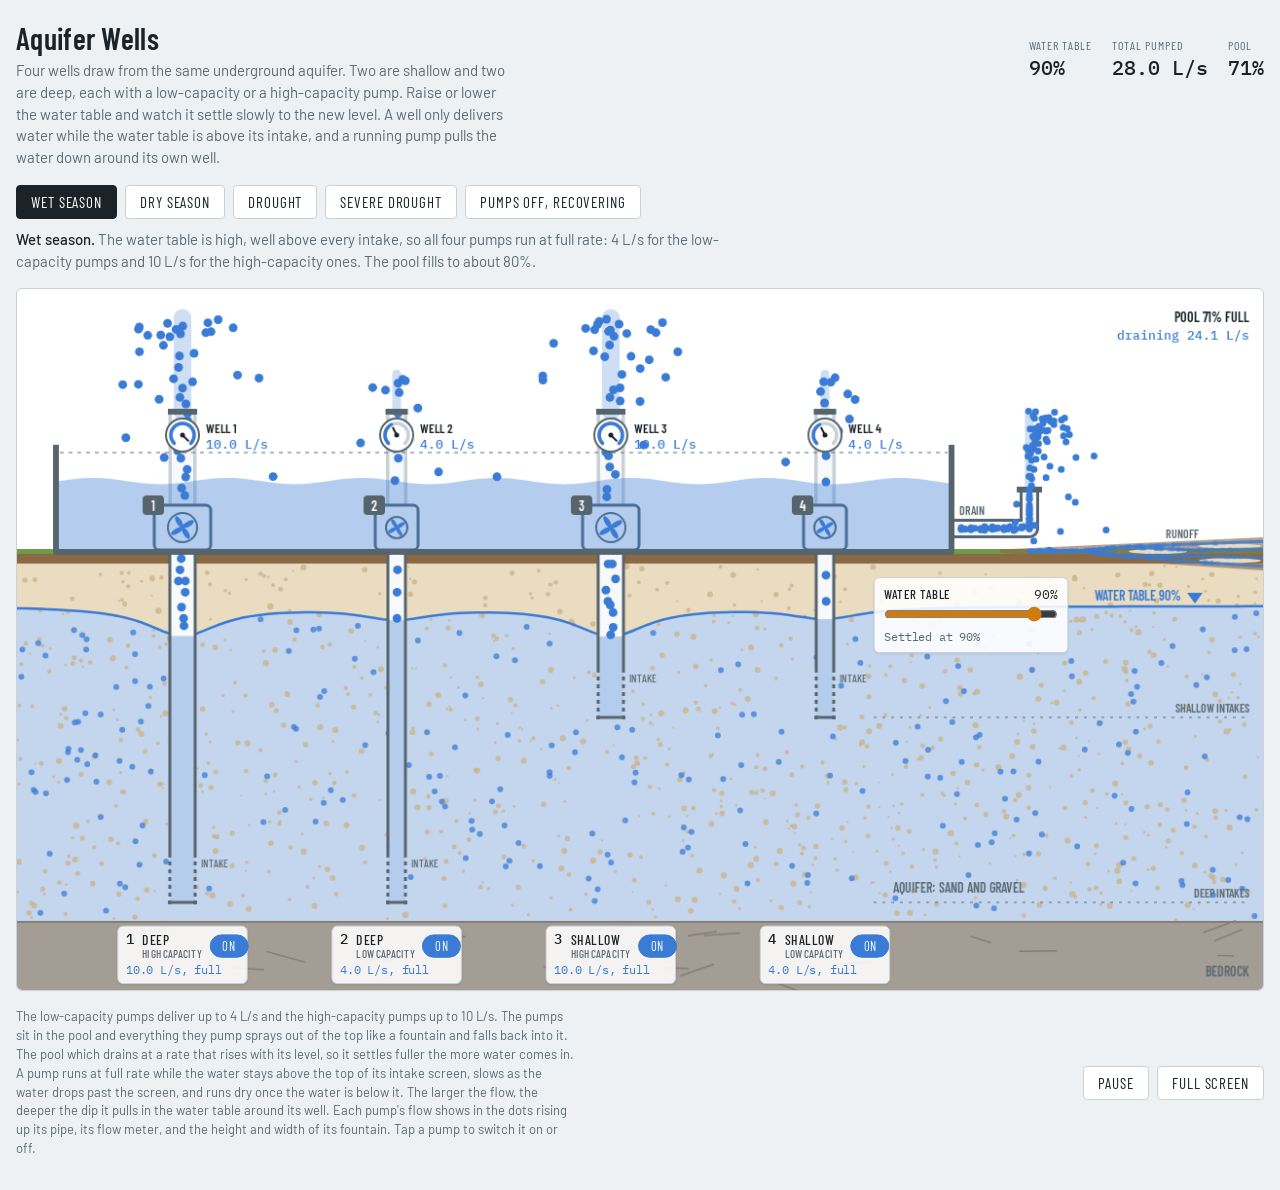
==== commit d69a5fa5: "Experiment: pool drain sprays out of its own fountain onto the ground Built on the fountain pool ver" ====
--- a/animations/aquifer-wells/index.html
+++ b/animations/aquifer-wells/index.html
@@ -224,7 +224,7 @@
   </div>
   <p class="rotate-hint">Turn your phone sideways to see the full diagram and use its controls.</p>
 
-  <div class="stage" id="stage"><canvas id="cv" width="1280" height="720" aria-label="Cross-section of the ground. A sand and gravel aquifer holds water up to the water table. Four wells go down into it: two deep wells on the left and two shallow wells to their right, each with a low-capacity or high-capacity pump. The pumps sit in a large pool on the ground. Each one sends its water up past a flow meter and out of the top like a fountain, and the pool drains slowly out of a short pipe in its side, spilling onto the ground and spreading out in small channels like a river delta."></canvas>
+  <div class="stage" id="stage"><canvas id="cv" width="1280" height="720" aria-label="Cross-section of the ground. A sand and gravel aquifer holds water up to the water table. Four wells go down into it: two deep wells on the left and two shallow wells to their right, each with a low-capacity or high-capacity pump. The pumps sit in a large pool on the ground. Each one sends its water up past a flow meter and out of the top like a fountain, and the pool drains slowly through a pipe in its side that sprays up out of its own fountain onto the ground, where the water spreads out in small channels like a river delta."></canvas>
     <!-- Controls laid over the diagram, positioned in diagram coordinates (1280 x 720) -->
     <div class="hud" id="hud">
       <div class="chip level-chip" style="left: 880px; top: 296px; width: 200px;">
@@ -390,13 +390,15 @@
   const POOL_VOL = 400;          // litres when full
   const DRAIN_FULL = 34;         // L/s draining when full: all four pumps (28 L/s) settle it near 82%
   const DRAIN_Y = POOL.bottom - 22;
-  const DRAIN_END = POOL.x1 + 40;  // the drain pipe sticks out this far, then spills onto the ground
+  const DRAIN_END = POOL.x1 + 80;  // the drain pipe runs out this far, then up to its own fountain nozzle
+  const DRAIN_NOZZLE = 206;        // the drain fountain sprays from here onto the ground
+  const DRAIN_FOUNTAIN = 3.6;      // drain fountain height, px per L/s
   // Channels the spilled water spreads along across the ground, like a small river delta
   const DELTA = [
-    [[1022, 269], [1075, 269], [1135, 265], [1205, 262], [1284, 259]],
-    [[1022, 269], [1075, 269], [1135, 265], [1205, 268], [1284, 267]],
-    [[1022, 269], [1075, 269], [1135, 274], [1205, 274], [1284, 276]],
-    [[1022, 269], [1075, 269], [1135, 274], [1205, 280], [1284, 285]],
+    [[1040, 269], [1090, 269], [1135, 265], [1205, 262], [1284, 259]],
+    [[1040, 269], [1090, 269], [1135, 265], [1205, 268], [1284, 267]],
+    [[1040, 269], [1090, 269], [1135, 274], [1205, 274], [1284, 276]],
+    [[1040, 269], [1090, 269], [1135, 274], [1205, 280], [1284, 285]],
   ].map(pts => {
     const segs = []; let L = 0;
     for (let k = 1; k < pts.length; k++) {
@@ -536,10 +538,18 @@
       const d = drainDots[k];
       if (d.phase === 'pipe') {
         d.x += 120 * dt;
-        if (d.x >= DRAIN_END) { d.phase = 'fall'; d.vx = 50 + drain * 1.5; d.vy = 0; }
+        if (d.x >= DRAIN_END) { d.x = DRAIN_END; d.phase = 'riser'; }
+      } else if (d.phase === 'riser') {
+        d.y -= 120 * dt;
+        if (d.y <= DRAIN_NOZZLE) {
+          // spray up and out; not true to the pool's pressure, just a show of how much is draining
+          d.phase = 'fall'; d.y = DRAIN_NOZZLE;
+          d.vy = -Math.sqrt(2 * G * DRAIN_FOUNTAIN * drain) * (0.88 + Math.random() * 0.14);
+          d.vx = 12 + (Math.random() - 0.3) * (30 + 2.2 * drain);
+        }
       } else if (d.phase === 'fall') {
         d.vy += G * dt; d.x += d.vx * dt; d.y += d.vy * dt;
-        if (d.y >= GROUND - 1) { d.phase = 'delta'; d.route = DELTA[Math.floor(Math.random() * DELTA.length)]; d.s = 0; }
+        if (d.vy > 0 && d.y >= GROUND - 1) { d.phase = 'delta'; d.route = DELTA[Math.floor(Math.random() * DELTA.length)]; d.s = Math.max(0, d.x - 1040); if (d.s >= d.route.len) drainDots.splice(k, 1); }
       } else {
         d.s += 75 * dt;
         if (d.s >= d.route.len) drainDots.splice(k, 1);
@@ -767,16 +777,17 @@
       ctx.strokeStyle = colors.water; ctx.lineCap = 'round'; ctx.lineJoin = 'round';
       ctx.globalAlpha = 0.5 + 0.4 * q; ctx.lineWidth = 1.2 + 2.6 * q;
       for (const r of DELTA) { ctx.beginPath(); r.pts.forEach(([x, y], k) => k ? ctx.lineTo(x, y) : ctx.moveTo(x, y)); ctx.stroke(); }
-      // the spill from the pipe end down to the ground
-      ctx.globalAlpha = 0.3; ctx.lineWidth = 3 + 7 * q;
-      ctx.beginPath(); ctx.moveTo(DRAIN_END, DRAIN_Y); ctx.quadraticCurveTo(DRAIN_END + 16, DRAIN_Y, 1022, GROUND - 1); ctx.stroke();
+      // the drain fountain's column
+      ctx.globalAlpha = 0.25; ctx.lineWidth = 3 + 9 * q;
+      ctx.beginPath(); ctx.moveTo(DRAIN_END, DRAIN_NOZZLE); ctx.lineTo(DRAIN_END, DRAIN_NOZZLE - DRAIN_FOUNTAIN * drain * 0.9); ctx.stroke();
       ctx.globalAlpha = 1; ctx.lineCap = 'butt'; ctx.lineJoin = 'miter';
     }
-    // short drain pipe out of the side wall
-    ctx.strokeStyle = colors['steel-dark']; ctx.lineWidth = 20; ctx.beginPath(); ctx.moveTo(POOL.x1 - 2, DRAIN_Y); ctx.lineTo(DRAIN_END, DRAIN_Y); ctx.stroke();
+    // drain pipe out of the side wall, then up to its fountain nozzle
+    ctx.lineJoin = 'round';
+    ctx.strokeStyle = colors['steel-dark']; ctx.lineWidth = 20; ctx.beginPath(); ctx.moveTo(POOL.x1 - 2, DRAIN_Y); ctx.lineTo(DRAIN_END, DRAIN_Y); ctx.lineTo(DRAIN_END, DRAIN_NOZZLE); ctx.stroke();
     ctx.strokeStyle = colors.vessel; ctx.lineWidth = 14; ctx.stroke();
-    ctx.strokeStyle = colors['steel-dark']; ctx.lineWidth = 4;
-    ctx.beginPath(); ctx.moveTo(DRAIN_END, DRAIN_Y - 12); ctx.lineTo(DRAIN_END, DRAIN_Y + 12); ctx.stroke();
+    ctx.lineJoin = 'miter';
+    ctx.fillStyle = colors['steel-dark']; ctx.fillRect(DRAIN_END - 13, DRAIN_NOZZLE - 3, 26, 6);
     for (const d of drainDots) {
       if (d.phase === 'delta') {
         let g = d.route.segs[d.route.segs.length - 1];
@@ -785,7 +796,7 @@
         ctx.globalAlpha = Math.max(0, 1 - d.s / d.route.len);
         dot(g.x0 + g.dx * t, g.y0 + g.dy * t, colors.water, 2.6);
         ctx.globalAlpha = 1;
-      } else if (d.x <= DRAIN_END + 1 || d.phase === 'fall') dot(d.x, d.y, colors.water, 3.5);
+      } else dot(d.x, d.y, colors.water, 3.5);
     }
   }
   function drawPoolWater() {
@@ -809,12 +820,12 @@
     ctx.beginPath(); ctx.moveTo(x0, top); ctx.lineTo(x0, bottom + 2); ctx.lineTo(x1, bottom + 2); ctx.lineTo(x1, top); ctx.stroke();
     ctx.lineJoin = 'miter';
     ctx.fillStyle = colors.muted; ctx.font = '600 12px "Barlow Condensed", sans-serif'; ctx.textAlign = 'left';
-    ctx.fillText('DRAIN', x1 + 8, DRAIN_Y - 16);
-    ctx.fillText('RUNOFF', 1150, GROUND - 14);
-    ctx.fillStyle = colors.fg; ctx.font = '600 14px "Barlow Condensed", sans-serif';
-    ctx.fillText('POOL ' + Math.round(pool * 100) + '% FULL', x1 + 14, top + 14);
+    ctx.fillText('DRAIN', x1 + 8, DRAIN_Y - 14);
+    ctx.fillText('RUNOFF', 1180, GROUND - 14);
+    ctx.fillStyle = colors.fg; ctx.font = '600 14px "Barlow Condensed", sans-serif'; ctx.textAlign = 'right';
+    ctx.fillText('POOL ' + Math.round(pool * 100) + '% FULL', W - 14, 34);
     ctx.fillStyle = colors.water; ctx.font = '500 13px "IBM Plex Mono", monospace';
-    ctx.fillText('draining ' + drain.toFixed(1) + ' L/s', x1 + 14, top + 32);
+    ctx.fillText('draining ' + drain.toFixed(1) + ' L/s', W - 14, 52);
   }
 
   // DOM readouts
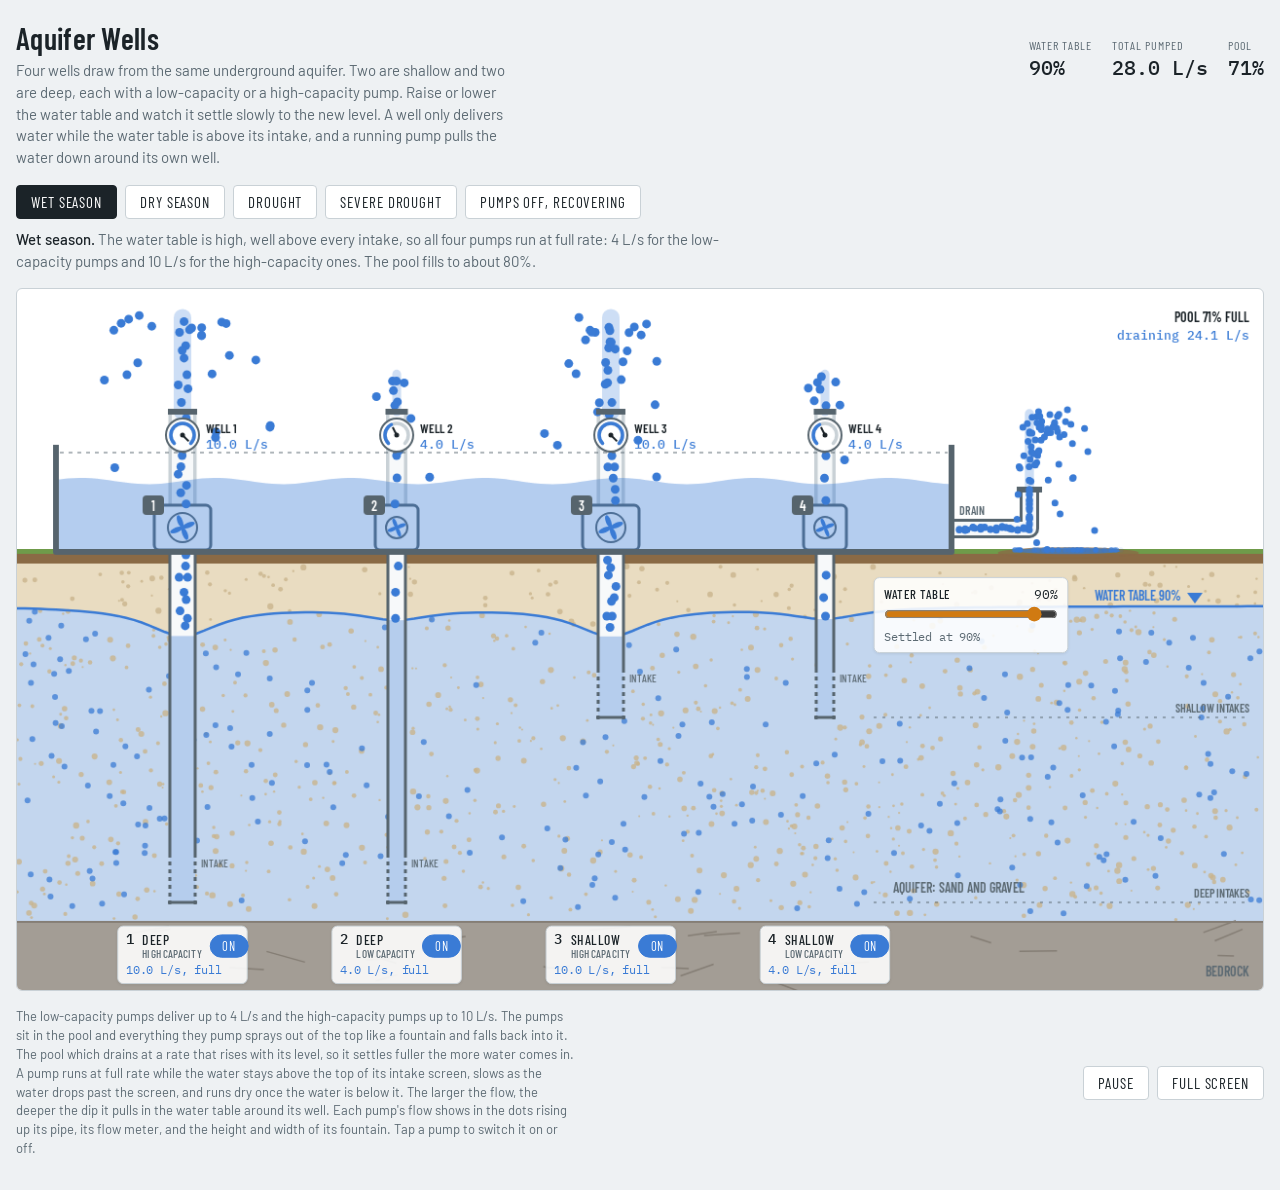
==== commit 1b4c335a: "Drain fountain: drop the runoff delta, spray soaks into the ground Co-Authored-By: Claude Opus 5.5 <" ====
--- a/animations/aquifer-wells/index.html
+++ b/animations/aquifer-wells/index.html
@@ -224,7 +224,7 @@
   </div>
   <p class="rotate-hint">Turn your phone sideways to see the full diagram and use its controls.</p>
 
-  <div class="stage" id="stage"><canvas id="cv" width="1280" height="720" aria-label="Cross-section of the ground. A sand and gravel aquifer holds water up to the water table. Four wells go down into it: two deep wells on the left and two shallow wells to their right, each with a low-capacity or high-capacity pump. The pumps sit in a large pool on the ground. Each one sends its water up past a flow meter and out of the top like a fountain, and the pool drains slowly through a pipe in its side that sprays up out of its own fountain onto the ground, where the water spreads out in small channels like a river delta."></canvas>
+  <div class="stage" id="stage"><canvas id="cv" width="1280" height="720" aria-label="Cross-section of the ground. A sand and gravel aquifer holds water up to the water table. Four wells go down into it: two deep wells on the left and two shallow wells to their right, each with a low-capacity or high-capacity pump. The pumps sit in a large pool on the ground. Each one sends its water up past a flow meter and out of the top like a fountain, and the pool drains slowly through a pipe in its side that sprays up out of its own fountain onto the ground, where it soaks in."></canvas>
     <!-- Controls laid over the diagram, positioned in diagram coordinates (1280 x 720) -->
     <div class="hud" id="hud">
       <div class="chip level-chip" style="left: 880px; top: 296px; width: 200px;">
@@ -393,20 +393,6 @@
   const DRAIN_END = POOL.x1 + 80;  // the drain pipe runs out this far, then up to its own fountain nozzle
   const DRAIN_NOZZLE = 206;        // the drain fountain sprays from here onto the ground
   const DRAIN_FOUNTAIN = 3.6;      // drain fountain height, px per L/s
-  // Channels the spilled water spreads along across the ground, like a small river delta
-  const DELTA = [
-    [[1040, 269], [1090, 269], [1135, 265], [1205, 262], [1284, 259]],
-    [[1040, 269], [1090, 269], [1135, 265], [1205, 268], [1284, 267]],
-    [[1040, 269], [1090, 269], [1135, 274], [1205, 274], [1284, 276]],
-    [[1040, 269], [1090, 269], [1135, 274], [1205, 280], [1284, 285]],
-  ].map(pts => {
-    const segs = []; let L = 0;
-    for (let k = 1; k < pts.length; k++) {
-      const [x0, y0] = pts[k - 1], [x1, y1] = pts[k], len = Math.hypot(x1 - x0, y1 - y0);
-      segs.push({ x0, y0, dx: (x1 - x0) / len, dy: (y1 - y0) / len, s0: L, len }); L += len;
-    }
-    return { pts, segs, len: L };
-  });
   const NOZZLE_Y = 126;          // fountain nozzles, above the pool rim
   const METER_Y = 150;           // flow meter on each riser
   const G = 520;                 // gravity for the fountain drops, px/s^2
@@ -549,10 +535,11 @@
         }
       } else if (d.phase === 'fall') {
         d.vy += G * dt; d.x += d.vx * dt; d.y += d.vy * dt;
-        if (d.vy > 0 && d.y >= GROUND - 1) { d.phase = 'delta'; d.route = DELTA[Math.floor(Math.random() * DELTA.length)]; d.s = Math.max(0, d.x - 1040); if (d.s >= d.route.len) drainDots.splice(k, 1); }
+        if (d.vy > 0 && d.y >= GROUND - 2) { d.phase = 'soak'; d.y = GROUND - 2; d.t = 0; d.vx *= 0.3; }
       } else {
-        d.s += 75 * dt;
-        if (d.s >= d.route.len) drainDots.splice(k, 1);
+        // splashes on the ground and soaks in
+        d.t += dt; d.x += d.vx * dt;
+        if (d.t > 0.6) drainDots.splice(k, 1);
       }
     }
 
@@ -765,18 +752,16 @@
 
   function drawPoolBack() {
     const q = Math.min(1, drain / DRAIN_FULL);
-    // wet ground fanning out where the drain water spreads
-    ctx.fillStyle = colors.soil; ctx.globalAlpha = 0.35 + 0.4 * q;
-    ctx.beginPath(); ctx.moveTo(1010, 267.5); ctx.lineTo(W, 255); ctx.lineTo(W, 289); ctx.lineTo(1010, 271); ctx.closePath(); ctx.fill();
-    ctx.globalAlpha = 1;
-    // sand bars between the channels
-    ctx.fillStyle = colors.sand;
-    for (const [x, y, rx] of [[1172, 269.5, 30], [1246, 264, 32], [1246, 279, 32]]) { ctx.beginPath(); ctx.ellipse(x, y, rx, 2.6, 0, 0, Math.PI * 2); ctx.fill(); }
-    // delta channels, wider and brighter the more is draining
+    // wet patch where the spray lands, bigger the more is draining
+    if (drain > 0.05) {
+      ctx.fillStyle = colors.soil; ctx.globalAlpha = 0.5 + 0.4 * q;
+      ctx.beginPath(); ctx.ellipse(DRAIN_END + 40, GROUND + 1, 30 + 60 * q, 3 + 4 * q, 0, 0, Math.PI * 2); ctx.fill();
+      ctx.fillStyle = colors.water; ctx.globalAlpha = 0.45 + 0.35 * q;
+      ctx.beginPath(); ctx.ellipse(DRAIN_END + 40, GROUND - 1, 18 + 50 * q, 1.5 + 2.5 * q, 0, 0, Math.PI * 2); ctx.fill();
+      ctx.globalAlpha = 1;
+    }
     if (drain > 0.05) {
       ctx.strokeStyle = colors.water; ctx.lineCap = 'round'; ctx.lineJoin = 'round';
-      ctx.globalAlpha = 0.5 + 0.4 * q; ctx.lineWidth = 1.2 + 2.6 * q;
-      for (const r of DELTA) { ctx.beginPath(); r.pts.forEach(([x, y], k) => k ? ctx.lineTo(x, y) : ctx.moveTo(x, y)); ctx.stroke(); }
       // the drain fountain's column
       ctx.globalAlpha = 0.25; ctx.lineWidth = 3 + 9 * q;
       ctx.beginPath(); ctx.moveTo(DRAIN_END, DRAIN_NOZZLE); ctx.lineTo(DRAIN_END, DRAIN_NOZZLE - DRAIN_FOUNTAIN * drain * 0.9); ctx.stroke();
@@ -789,12 +774,9 @@
     ctx.lineJoin = 'miter';
     ctx.fillStyle = colors['steel-dark']; ctx.fillRect(DRAIN_END - 13, DRAIN_NOZZLE - 3, 26, 6);
     for (const d of drainDots) {
-      if (d.phase === 'delta') {
-        let g = d.route.segs[d.route.segs.length - 1];
-        for (const sg of d.route.segs) if (d.s <= sg.s0 + sg.len) { g = sg; break; }
-        const t = d.s - g.s0;
-        ctx.globalAlpha = Math.max(0, 1 - d.s / d.route.len);
-        dot(g.x0 + g.dx * t, g.y0 + g.dy * t, colors.water, 2.6);
+      if (d.phase === 'soak') {
+        ctx.globalAlpha = Math.max(0, 1 - d.t / 0.6);
+        dot(d.x, d.y, colors.water, 2.8);
         ctx.globalAlpha = 1;
       } else dot(d.x, d.y, colors.water, 3.5);
     }
@@ -821,7 +803,6 @@
     ctx.lineJoin = 'miter';
     ctx.fillStyle = colors.muted; ctx.font = '600 12px "Barlow Condensed", sans-serif'; ctx.textAlign = 'left';
     ctx.fillText('DRAIN', x1 + 8, DRAIN_Y - 14);
-    ctx.fillText('RUNOFF', 1180, GROUND - 14);
     ctx.fillStyle = colors.fg; ctx.font = '600 14px "Barlow Condensed", sans-serif'; ctx.textAlign = 'right';
     ctx.fillText('POOL ' + Math.round(pool * 100) + '% FULL', W - 14, 34);
     ctx.fillStyle = colors.water; ctx.font = '500 13px "IBM Plex Mono", monospace';
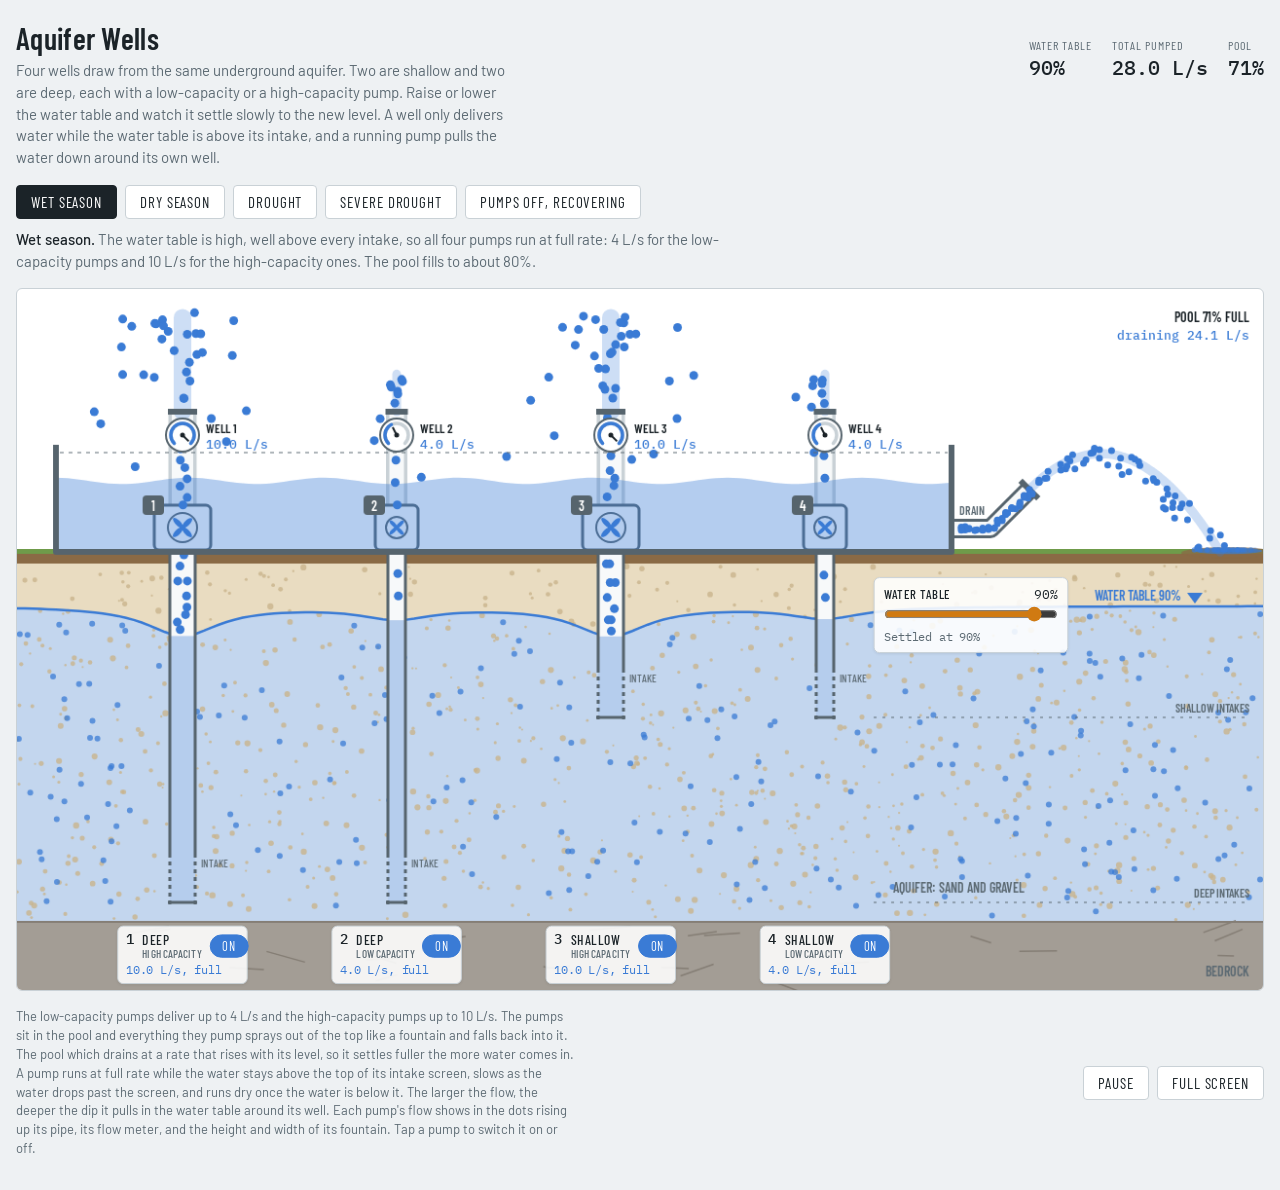
==== commit a587a34b: "Drain fountain: angle the outlet 45 degrees so it sprays out to the side Co-Authored-By: Claude Opus" ====
--- a/animations/aquifer-wells/index.html
+++ b/animations/aquifer-wells/index.html
@@ -390,9 +390,17 @@
   const POOL_VOL = 400;          // litres when full
   const DRAIN_FULL = 34;         // L/s draining when full: all four pumps (28 L/s) settle it near 82%
   const DRAIN_Y = POOL.bottom - 22;
-  const DRAIN_END = POOL.x1 + 80;  // the drain pipe runs out this far, then up to its own fountain nozzle
-  const DRAIN_NOZZLE = 206;        // the drain fountain sprays from here onto the ground
-  const DRAIN_FOUNTAIN = 3.6;      // drain fountain height, px per L/s
+  const DRAIN_END = POOL.x1 + 40;  // the drain pipe runs out this far, then angles up at 45 degrees
+  const DRAIN_RISE = 40;           // length of the 45 degree section, each way
+  const NOZ = { x: DRAIN_END + DRAIN_RISE, y: POOL.bottom - 22 - DRAIN_RISE };   // drain nozzle
+  const DRAIN_SPRAY = 6.5;         // spray speed squared per L/s, over gravity: sets how far it throws
+  // launch speed and where the middle of the spray lands, for a given drain rate
+  const sprayV = q => Math.sqrt(G * DRAIN_SPRAY * q);
+  function sprayLandX(q) {
+    const v = sprayV(q) * Math.SQRT1_2, h = GROUND - 2 - NOZ.y;
+    const t = (v + Math.sqrt(v * v + 2 * G * h)) / G;
+    return NOZ.x + v * t;
+  }
   const NOZZLE_Y = 126;          // fountain nozzles, above the pool rim
   const METER_Y = 150;           // flow meter on each riser
   const G = 520;                 // gravity for the fountain drops, px/s^2
@@ -524,14 +532,14 @@
       const d = drainDots[k];
       if (d.phase === 'pipe') {
         d.x += 120 * dt;
-        if (d.x >= DRAIN_END) { d.x = DRAIN_END; d.phase = 'riser'; }
+        if (d.x >= DRAIN_END) { d.phase = 'riser'; }
       } else if (d.phase === 'riser') {
-        d.y -= 120 * dt;
-        if (d.y <= DRAIN_NOZZLE) {
-          // spray up and out; not true to the pool's pressure, just a show of how much is draining
-          d.phase = 'fall'; d.y = DRAIN_NOZZLE;
-          d.vy = -Math.sqrt(2 * G * DRAIN_FOUNTAIN * drain) * (0.88 + Math.random() * 0.14);
-          d.vx = 12 + (Math.random() - 0.3) * (30 + 2.2 * drain);
+        d.x += 85 * dt; d.y -= 85 * dt;   // up the 45 degree section
+        if (d.y <= NOZ.y) {
+          // sprays out at about 45 degrees; not true to the pool's pressure, just a show of how much is draining
+          d.phase = 'fall'; d.x = NOZ.x; d.y = NOZ.y;
+          const v = sprayV(drain) * (0.9 + Math.random() * 0.14), a = Math.PI / 4 + (Math.random() - 0.5) * 0.25;
+          d.vx = v * Math.cos(a); d.vy = -v * Math.sin(a);
         }
       } else if (d.phase === 'fall') {
         d.vy += G * dt; d.x += d.vx * dt; d.y += d.vy * dt;
@@ -755,24 +763,28 @@
     // wet patch where the spray lands, bigger the more is draining
     if (drain > 0.05) {
       ctx.fillStyle = colors.soil; ctx.globalAlpha = 0.5 + 0.4 * q;
-      ctx.beginPath(); ctx.ellipse(DRAIN_END + 40, GROUND + 1, 30 + 60 * q, 3 + 4 * q, 0, 0, Math.PI * 2); ctx.fill();
+      const lx = sprayLandX(drain);
+      ctx.beginPath(); ctx.ellipse(lx, GROUND + 1, 20 + 40 * q, 3 + 4 * q, 0, 0, Math.PI * 2); ctx.fill();
       ctx.fillStyle = colors.water; ctx.globalAlpha = 0.45 + 0.35 * q;
-      ctx.beginPath(); ctx.ellipse(DRAIN_END + 40, GROUND - 1, 18 + 50 * q, 1.5 + 2.5 * q, 0, 0, Math.PI * 2); ctx.fill();
+      ctx.beginPath(); ctx.ellipse(lx, GROUND - 1, 12 + 32 * q, 1.5 + 2.5 * q, 0, 0, Math.PI * 2); ctx.fill();
       ctx.globalAlpha = 1;
     }
     if (drain > 0.05) {
       ctx.strokeStyle = colors.water; ctx.lineCap = 'round'; ctx.lineJoin = 'round';
       // the drain fountain's column
       ctx.globalAlpha = 0.25; ctx.lineWidth = 3 + 9 * q;
-      ctx.beginPath(); ctx.moveTo(DRAIN_END, DRAIN_NOZZLE); ctx.lineTo(DRAIN_END, DRAIN_NOZZLE - DRAIN_FOUNTAIN * drain * 0.9); ctx.stroke();
+      ctx.beginPath();
+      { const v = sprayV(drain) * 0.97 * Math.SQRT1_2;
+        for (let t = 0; t < 3; t += 0.02) { const x = NOZ.x + v * t, y = NOZ.y - v * t + 0.5 * G * t * t; t ? ctx.lineTo(x, y) : ctx.moveTo(x, y); if (y > GROUND - 2) break; } }
+      ctx.stroke();
       ctx.globalAlpha = 1; ctx.lineCap = 'butt'; ctx.lineJoin = 'miter';
     }
     // drain pipe out of the side wall, then up to its fountain nozzle
     ctx.lineJoin = 'round';
-    ctx.strokeStyle = colors['steel-dark']; ctx.lineWidth = 20; ctx.beginPath(); ctx.moveTo(POOL.x1 - 2, DRAIN_Y); ctx.lineTo(DRAIN_END, DRAIN_Y); ctx.lineTo(DRAIN_END, DRAIN_NOZZLE); ctx.stroke();
+    ctx.strokeStyle = colors['steel-dark']; ctx.lineWidth = 20; ctx.beginPath(); ctx.moveTo(POOL.x1 - 2, DRAIN_Y); ctx.lineTo(DRAIN_END, DRAIN_Y); ctx.lineTo(NOZ.x, NOZ.y); ctx.stroke();
     ctx.strokeStyle = colors.vessel; ctx.lineWidth = 14; ctx.stroke();
     ctx.lineJoin = 'miter';
-    ctx.fillStyle = colors['steel-dark']; ctx.fillRect(DRAIN_END - 13, DRAIN_NOZZLE - 3, 26, 6);
+    ctx.save(); ctx.translate(NOZ.x, NOZ.y); ctx.rotate(Math.PI / 4); ctx.fillStyle = colors['steel-dark']; ctx.fillRect(-13, -3, 26, 6); ctx.restore();
     for (const d of drainDots) {
       if (d.phase === 'soak') {
         ctx.globalAlpha = Math.max(0, 1 - d.t / 0.6);
